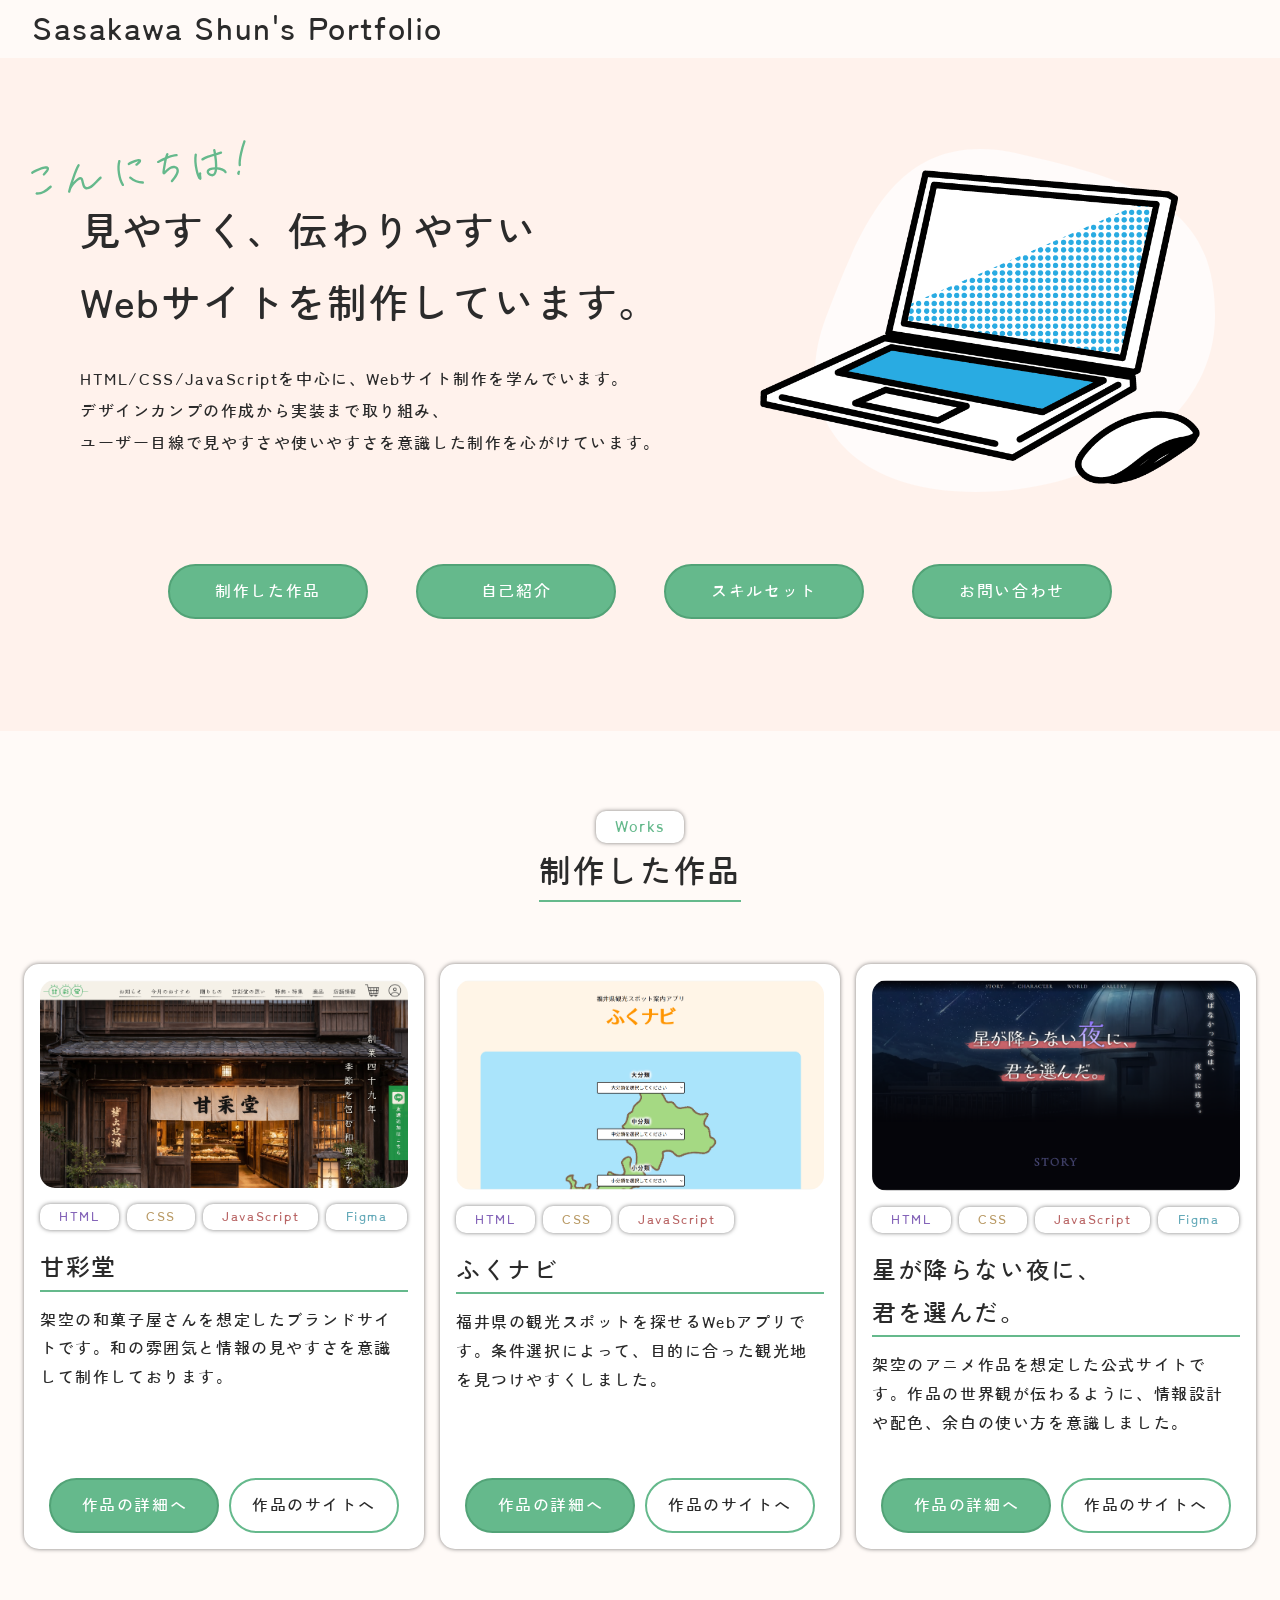
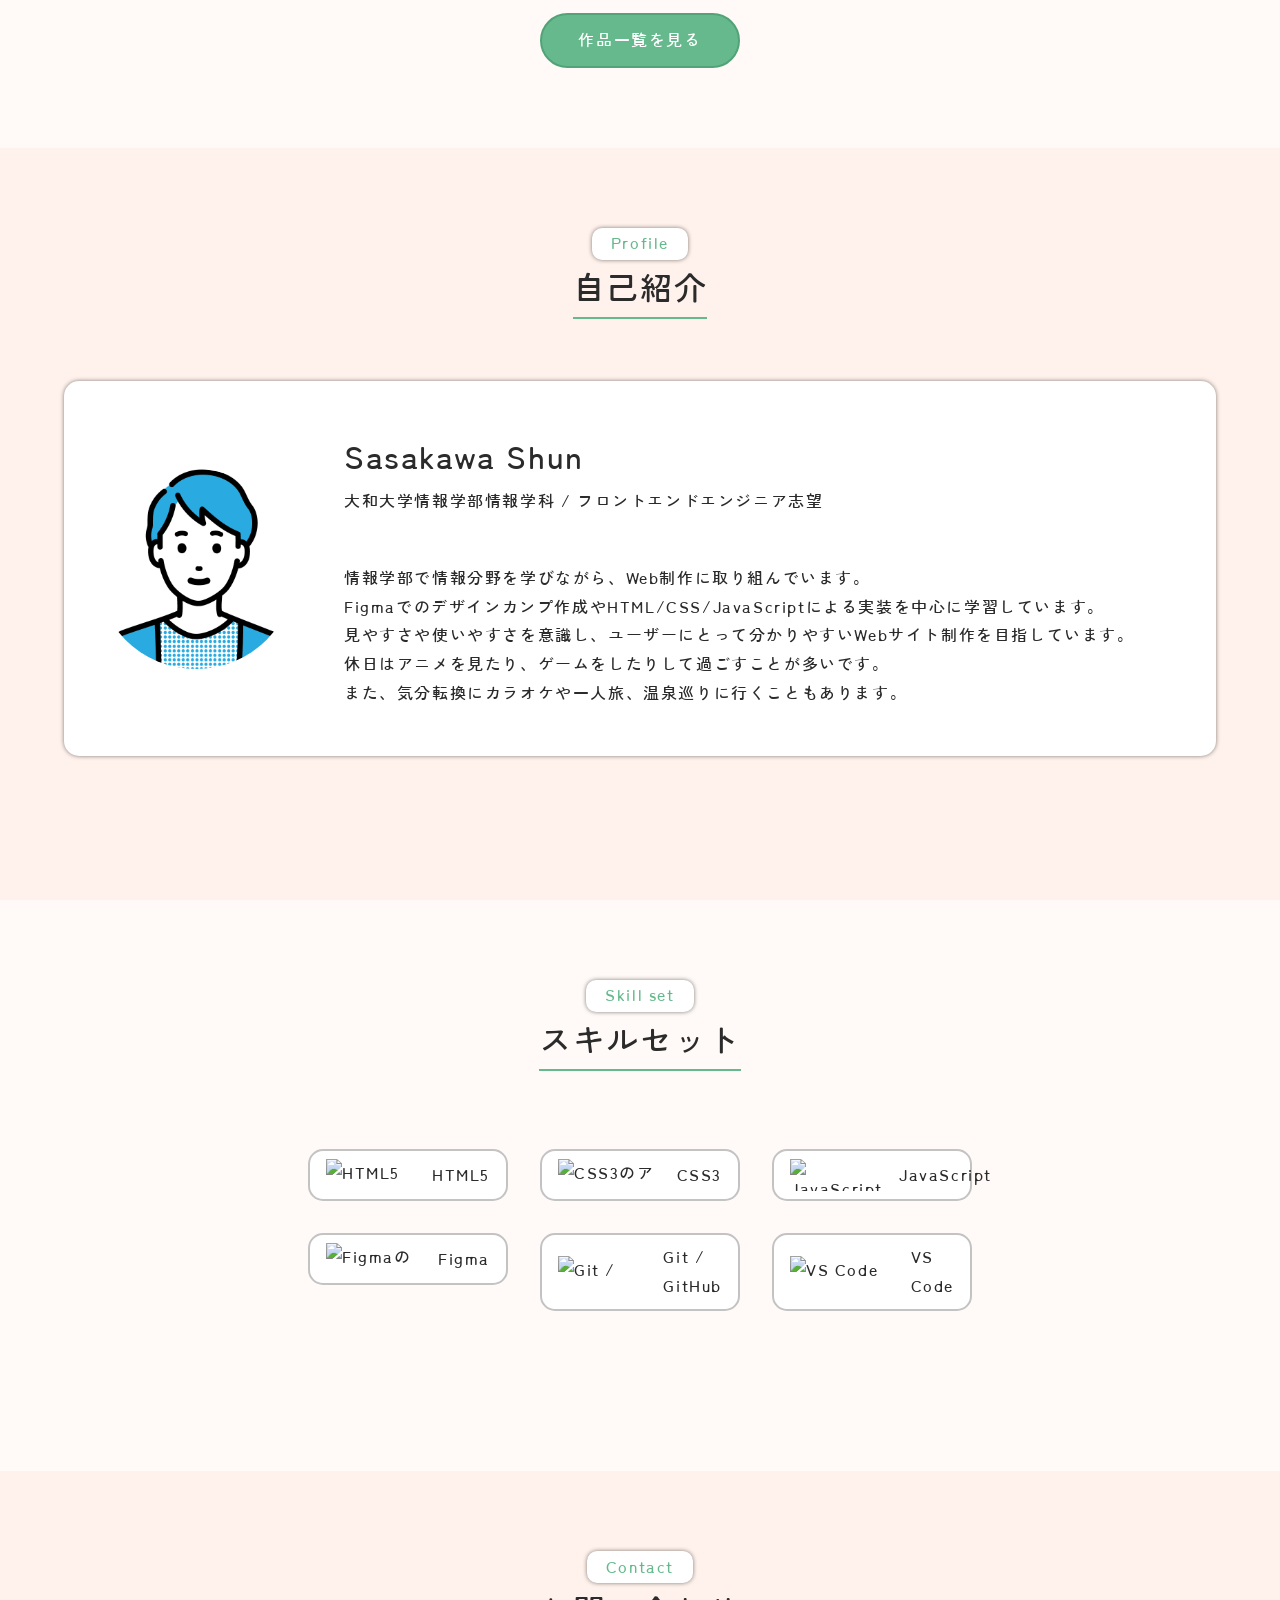
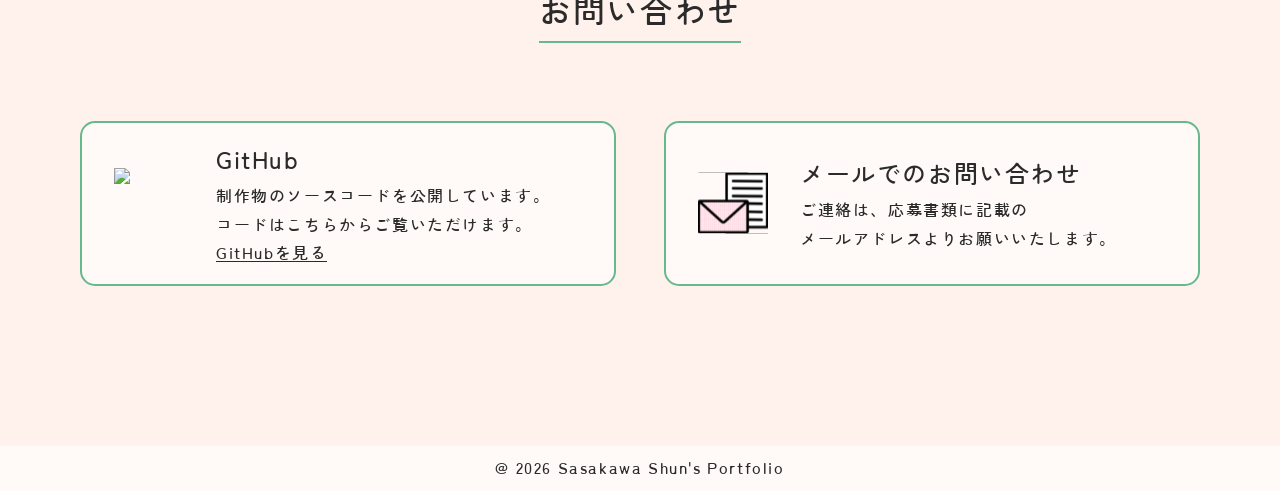
==== index.html @ f3bbc158 "Add work-overview" ====
<!DOCTYPE html>
<html lang="ja">
    <head>
        <meta charset="UTF-8">
        <meta name="viewport" content="width=device-width, initial-scale=1.0">
        <title>Sasakawa Shun's Portfolio | Web制作ポートフォリオ</title>
        <link rel="stylesheet" href="css/style.css">
        <script src="js/main.js"></script>
        <meta name="description" content="Sasakawa Shunのポートフォリオサイトです。HTML/CSS/JavaScriptを中心に制作したWebサイトやWebアプリ、スキルセット、プロフィールを掲載しています。">
    </head>
    <body>
        <header class="header"><a href="index.html"><span class="header__title">Sasakawa Shun's Portfolio</span></a></header>
        <main>
            <section class="hero background--change" id="hero">
                <div class="hero__inner">
                    <div class="hero__body">
                        <div class="hero__sentence">
                            <div class="hero__greeting"><img src="images/こんにちは!.svg" alt="こんにちは！"></div>
                            <h1 class="hero__title">見やすく、伝わりやすい<br>Webサイトを制作しています。</h1>
                            <p class="hero__text">HTML/CSS/JavaScriptを中心に、Webサイト制作を学んでいます。<br>
                                デザインカンプの作成から実装まで取り組み、<br>
                                ユーザー目線で見やすさや使いやすさを意識した制作を心がけています。
                            </p>
                        </div>
                        <div class="hero__image top-hero__image"><img src="images/notepc_simple-1.png" alt=""></div>
                    </div>
                    <div class="hero__buttons">
                        <a href="#works" class="button">制作した作品</a>
                        <a href="#profile" class="button">自己紹介</a>
                        <a href="#skills" class="button">スキルセット</a>
                        <a href="#contact" class="button">お問い合わせ</a>
                    </div>
                </div>
            </section>
            <section class="works" id="works">
                <div class="section-heading">
                    <span class="section-heading__label">Works</span>
                    <h3 class="section-heading__title">制作した作品</h3>
                </div>
                <div class="works__list">
                    <article class="work-card">
                        <div class="work-card__body">
                            <div class="work-card__image"><img src="images/kansaidou.png" alt="和菓子屋のブランドサイトのスクリーンショット"></div>
                            <div class="work-card__tags">
                                <span class="work-card__tag tag--html">HTML</span>
                                <span class="work-card__tag tag--css">CSS</span>
                                <span class="work-card__tag tag--js">JavaScript</span>
                                <span class="work-card__tag tag--figma">Figma</span>
                            </div>
                            <h4 class="work-card__title">甘彩堂</h4>
                            <p class="work-card__text">架空の和菓子屋さんを想定したブランドサイトです。和の雰囲気と情報の見やすさを意識して制作しております。
                            </p>
                            <div class="work-card__buttons">
                                <a class="button work-card__button" href="work-kansaido.html">作品の詳細へ</a>
                                <a class="button work-card__button button--reverse" href="https://shun299.github.io/kansaido/" target="_blank" rel="noopener noreferrer">作品のサイトへ</a>
                            </div>
                        </div>
                    </article>
                    <article class="work-card">
                        <div class="work-card__body">
                            <div class="work-card__image"><img src="images/hukunavi.png" alt="福井県観光スポット案内アプリ「ふくナビ」のスクリーンショット"></div>
                            <div class="work-card__tags">
                                <span class="work-card__tag tag--html">HTML</span>
                                <span class="work-card__tag tag--css">CSS</span>
                                <span class="work-card__tag tag--js">JavaScript</span>
                            </div>
                            <h4 class="work-card__title">ふくナビ</h4>
                            <p class="work-card__text">福井県の観光スポットを探せるWebアプリです。条件選択によって、目的に合った観光地を見つけやすくしました。
                            </p>
                            <div class="work-card__buttons">
                                <a class="button work-card__button" href="#">作品の詳細へ</a>
                                <a class="button work-card__button button--reverse" href="https://shun299.github.io/hukuiken_kankou-app/" target="_blank" rel="noopener noreferrer">作品のサイトへ</a>
                            </div>
                        </div>
                    </article>
                    <article class="work-card">
                        <div class="work-card__body">
                            <div class="work-card__image"><img src="images/hosikimi.png" alt="架空アニメ公式サイトのスクリーンショット"></div>
                            <div class="work-card__tags">
                                <span class="work-card__tag tag--html">HTML</span>
                                <span class="work-card__tag tag--css">CSS</span>
                                <span class="work-card__tag tag--js">JavaScript</span>
                                <span class="work-card__tag tag--figma">Figma</span>
                            </div>
                            <h4 class="work-card__title">星が降らない夜に、<br>君を選んだ。</h4>
                            <p class="work-card__text">架空のアニメ作品を想定した公式サイトです。作品の世界観が伝わるように、情報設計や配色、余白の使い方を意識しました。
                            </p>
                            <div class="work-card__buttons">
                                <a class="button work-card__button" href="#">作品の詳細へ</a>
                                <a class="button work-card__button button--reverse" href="https://shun299.github.io/hosi_kimi/" target="_blank" rel="noopener noreferrer">作品のサイトへ</a>
                            </div>
                        </div>
                    </article>
                </div>
                <div class="works__button">
                    <a href="#" class="button">作品一覧を見る</a>
                </div>
            </section>
            <section class="profile background--change" id="profile">
                <div class="section-heading">
                    <span class="section-heading__label">Profile</span>
                    <h3 class="section-heading__title">自己紹介</h3>
                </div>
                <div class="profile__card">
                    <div class="profile__icon"><img src="images/man_01_simple.svg" alt=""></div>
                    <div class="profile__body">
                        <h3 class="profile__name">Sasakawa Shun</h3>
                        <p class="profile__meta">大和大学情報学部情報学科 / フロントエンドエンジニア志望</p>
                        <p class="profile__text">情報学部で情報分野を学びながら、Web制作に取り組んでいます。<br>
                            Figmaでのデザインカンプ作成やHTML/CSS/JavaScriptによる実装を中心に学習しています。<br>
                            見やすさや使いやすさを意識し、ユーザーにとって分かりやすいWebサイト制作を目指しています。<br>
                            休日はアニメを見たり、ゲームをしたりして過ごすことが多いです。<br>
                            また、気分転換にカラオケや一人旅、温泉巡りに行くこともあります。
                        </p>
                    </div>
                </div>
            </section>
            <section class="skills" id="skills">
                <div class="section-heading">
                    <span class="section-heading__label">Skill set</span>
                    <h3 class="section-heading__title">スキルセット</h3>
                </div>
                <ul class="skills__list">
                    <li class="skills__item">
                        <img class="skills__icon" src="https://cdn.jsdelivr.net/gh/devicons/devicon@latest/icons/html5/html5-original-wordmark.svg" alt="HTML5のアイコン">
                        <span class="skills__name">HTML5</span>
                    </li>
                    <li class="skills__item">
                        <img class="skills__icon" src="https://cdn.jsdelivr.net/gh/devicons/devicon@latest/icons/css3/css3-original-wordmark.svg" alt="CSS3のアイコン">
                        <span class="skills__name">CSS3</span>
                    </li>
                    <li class="skills__item">
                        <img class="skills__icon" src="https://cdn.jsdelivr.net/gh/devicons/devicon@latest/icons/javascript/javascript-original.svg" alt="JavaScriptのアイコン">
                        <span class="skills__name">JavaScript</span>
                    </li>
                    <li class="skills__item">
                        <img class="skills__icon" src="https://cdn.jsdelivr.net/gh/devicons/devicon@latest/icons/figma/figma-original.svg" alt="Figmaのアイコン">
                        <span class="skills__name">Figma</span>
                    </li>
                    <li class="skills__item">
                        <img class="skills__icon" src="https://cdn.jsdelivr.net/gh/devicons/devicon@latest/icons/github/github-original.svg" alt="Git / GitHubのアイコン">
                        <span class="skills__name">Git / GitHub</span>
                    </li>
                    <li class="skills__item">
                        <img class="skills__icon" src="https://cdn.jsdelivr.net/gh/devicons/devicon@latest/icons/vscode/vscode-original.svg" alt="VS Codeのアイコン">
                        <span class="skills__name">VS Code</span>
                    </li>
                </ul>
            </section>
            <section class="contact background--change" id="contact">
                <div class="section-heading">
                    <span class="section-heading__label">Contact</span>
                    <h3 class="section-heading__title">お問い合わせ</h3>
                </div>
                <div class="contact__list">
                    <div class="contact__item">
                        <img class="contact__icon" src="https://cdn.jsdelivr.net/gh/devicons/devicon@latest/icons/github/github-original.svg">
                        <div class="contact__body">
                            <h4 class="contact__title">GitHub</h4>
                            <p class="contact__text">制作物のソースコードを公開しています。
                                <br>コードはこちらからご覧いただけます。
                            </p>
                            <a class="contact__link" href="https://github.com/Shun299" target="_blank" rel="noopener noreferrer" alt="GitHub">GitHubを見る</a>
                        </div>
                    </div>
                    <div class="contact__item">
                        <img class="contact__icon" src="images/letter_color.svg" alt="メール">
                        <div class="contact__body">
                            <h4 class="contact__title">メールでのお問い合わせ</h4>
                            <p class="contact__text">ご連絡は、応募書類に記載の<br>
                                メールアドレスよりお願いいたします。
                            </p>
                        </div>
                    </div>
                </div>
            </section>
        </main>
        <footer class="footer">@ 2026 Sasakawa Shun's Portfolio</footer>
    </body>
</html>
---- css/style.css ----
* {
    margin: 0;
    padding: 0;
    box-sizing: border-box;
}

@font-face {
    font-family: "Higure Gothic M";
    src: url("../fonts/HigureGothic-Medium.ttf") format("truetype");
}

:root {
    --color--bg: #FFFAF7;
    --color--bg-change: #FFF2EC;
    --color--text: #2B2B2B;
    --color--button: #65B98C;
    --color--button-text: #fff;
    --color--tag-html: #8565B9;
    --color--tag-css: #B99A65;
    --color--tag-js: #B96565;
    --color--tag-figma: #65AAB9;

    --font-main: "Higure Gothic M", sans-serif;

    --shadow-card: 0 0 4px 0 rgba(0, 0, 0, 0.5);
}

body {
    font-family: var(--font-main);
    color: var(--color--text);
    background-color: var(--color--bg);
    line-height: 1.8;
    letter-spacing: 0.1em;
}

h1,
h2,
h3,
h4,
h5,
h6 {
    font-size: inherit;
    font-weight: inherit;
}

img {
    max-width: 100%;
    height: auto;
    display: block;
}

a {
    color: inherit;
    text-decoration: none;
}

ul {
    list-style: none;
}

.header__title {
    font-size: 2rem;
    margin-left: 2rem;
}

.background--change {
    background-color: var(--color--bg-change);
}

section {
    padding: 5rem 0;
}

.hero {
    padding: 7rem 5rem;
}

.hero__inner {
    display: grid;
    gap: 5rem;
}

.hero__body {
    display: grid;
    gap: 1rem;
    grid-template-columns: 1fr 440px;
    position: relative;
    align-items: center;
}

.hero__greeting {
    position: absolute;
    top: -30px;
    left: -50px;
}

.hero__title {
    font-size: 2.5rem;
    margin-bottom: 1.5rem;
}

.hero__text {
    line-height: 2;
}

.hero__image {
    position: relative;
    width: 440px;
    max-width: 100%;
    z-index: 1;
}

.top-hero__image::after {
    content: "";
    position: absolute;
    width: 400px;
    height: 350px;
    background-image: url(../images/pattern_hero.svg);
    background-repeat: no-repeat;
    background-size: contain;
    background-position: center;
    z-index: -1;
    top: -24px;
    right: -15px;
}

.hero__buttons {
    display: flex;
    justify-content: center;
    gap: 3rem;
}

.button {
    background-color: var(--color--button);
    color: var(--color--button-text);
    display: inline-grid;
    place-items: center;
    min-width: 200px;
    min-height: 55px;
    border-radius: 500px;
    text-align: center;
    transition: transform 0.3s ease, box-shadow 0.3s ease;
    border: solid 2px #52A377;
}

.button:hover {
    transform: translateY(-3px);
    box-shadow: 0 8px 16px rgba(0, 0, 0, 0.2);
}

.button--reverse {
    background-color: var(--color--button-text);
    color: var(--color--text);
    border: solid 2px var(--color--button);
}

.section-heading {
    display: grid;
    justify-items: center;
}

.section-heading__label,
.work-card__tag {
    display: inline-grid;
    place-items: center;
    text-align: center;
    min-width: fit-content;
    color: var(--color--button);
    background-color: var(--color--button-text);
    padding: .1rem 1.2rem;
    border-radius: 10px;
    box-shadow: var(--shadow-card);
}

.section-heading__title {
    display: inline-block;
    font-size: 2rem;
    position: relative;
}

.section-heading__title::after {
    content: "";
    position: absolute;
    height: 2px;
    width: 100%;
    background-color: var(--color--button);
    bottom: -2px;
    left: 0;
}

.works {
    display: grid;
    place-items: center;
}

.works__list {
    display: grid;
    grid-template-columns: repeat(3, minmax(0, 400px));
    justify-content: center;
    gap: 1rem;
    margin: 4rem 0;
    padding: 0 1rem;
}

.work-card {
    width: 100%;
    max-width: 400px;
    padding: 1rem;
    background-color: var(--color--button-text);
    border-radius: 15px;
    box-shadow: var(--shadow-card);
    transition: transform 0.3s ease, box-shadow 0.3s ease;
}

.work-card:hover {
    transform: translateY(-4px);
    box-shadow: 0 8px 16px rgba(0, 0, 0, 0.2);
}

.work-card__image {
    border-radius: 15px;
    overflow: hidden;
}

.work-card__image img {
    width: 100%;
}

.work-card__body {
    display: grid;
    gap: 1rem;
    height: 100%;
    grid-template-rows: auto auto auto 1fr auto;
}

.work-card__tags {
    display: flex;
    font-size: 13px;
    gap: .5rem;
}

.tag--html {
    color: var(--color--tag-html);
}

.tag--css {
    color: var(--color--tag-css);
}

.tag--js {
    color: var(--color--tag-js);
}

.tag--figma {
    color: var(--color--tag-figma);
}

.work-card__title {
    font-size: 1.5rem;
    position: relative;
    display: inline-block;
}

.work-card__title::after {
    content: "";
    position: absolute;
    height: 2px;
    width: 100%;
    background-color: var(--color--button);
    bottom: -2px;
    left: 0;
}

.work-card__buttons {
    display: flex;
    margin-top: 1.5rem;
    justify-content: space-evenly;
    align-self: end;
}

.work-card__button {
    min-width: 170px;
}

.profile__card {
    display: grid;
    gap: 3rem;
    align-items: center;
    grid-template-columns: 200px 1fr;
    background-color: var(--color--button-text);
    border-radius: 15px;
    box-shadow: var(--shadow-card);
    margin: 4rem;
    padding: 3rem 2rem;
}

.profile__name {
    font-size: 2rem;
}

.profile__meta {
    margin-bottom: 3rem;
}

.skills__list {
    display: grid;
    grid-template-columns: repeat(3, minmax(0,200px));
    place-content: center;
    gap: 2rem;
    padding: 5rem;
}

.skills__item {
    display: flex;
    gap: 1rem;
    padding: .5rem 1rem;
    height: fit-content;
    max-width: 200px;
    border: solid 2px #C3C3C3;
    border-radius: 15px;
    background-color: var(--color--button-text);
    align-items: center;
}

.skills__icon {
    height: 32px;
}

.contact__list {
    display: grid;
    grid-template-columns: 1fr 1fr;
    margin: 5rem 0;
    padding: 0 5rem;
    gap: 3rem;
}

.contact__item {
    display: grid;
    grid-template-columns: 70px 1fr;
    align-items: center;
    gap: 2rem;
    padding: 1rem 2rem;
    background-color: var(--color--bg);
    border: solid 2px var(--color--button);
    border-radius: 15px;
}

.contact__icon {
    height: 70px;
}

.contact__title {
    font-size: 1.5rem;
}

.contact__link {
    border-bottom: 1.5px solid var(--color--text);
}

.footer {
    text-align: center;
    padding: .5rem 0;
}
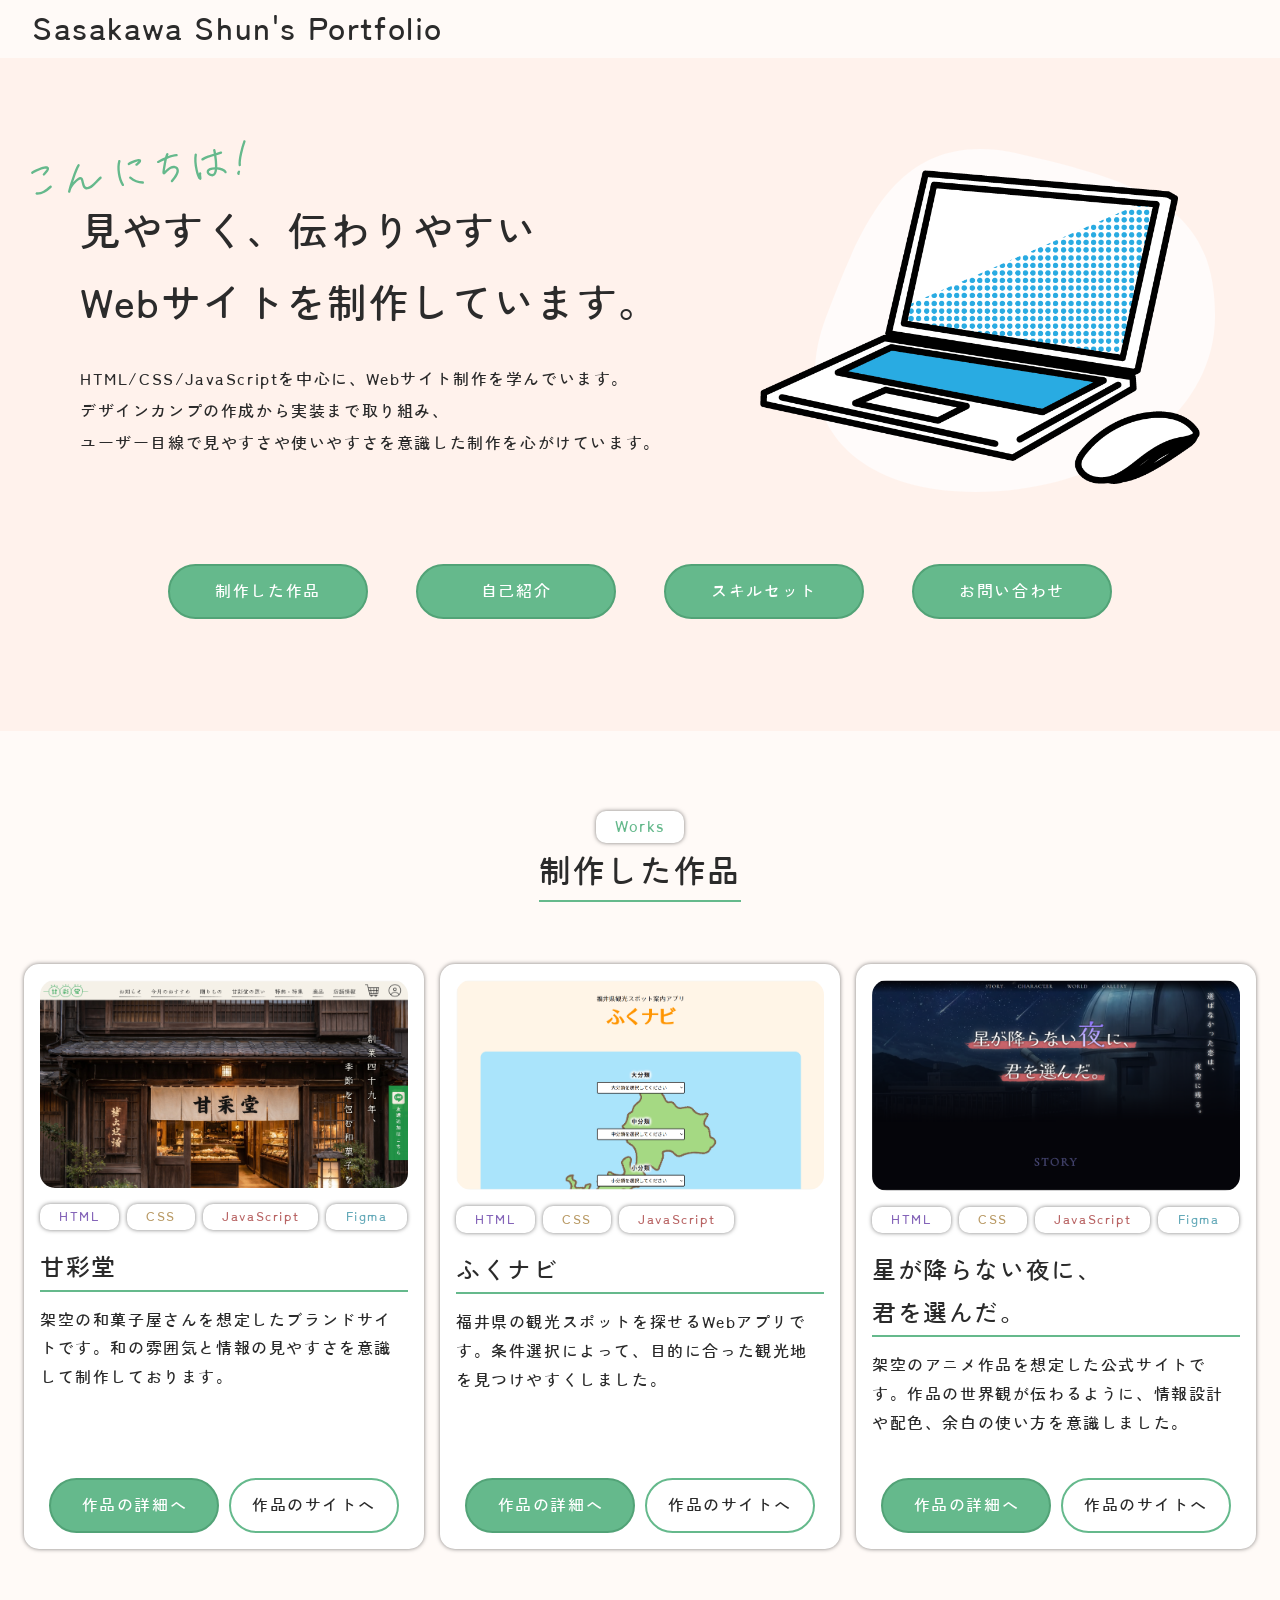
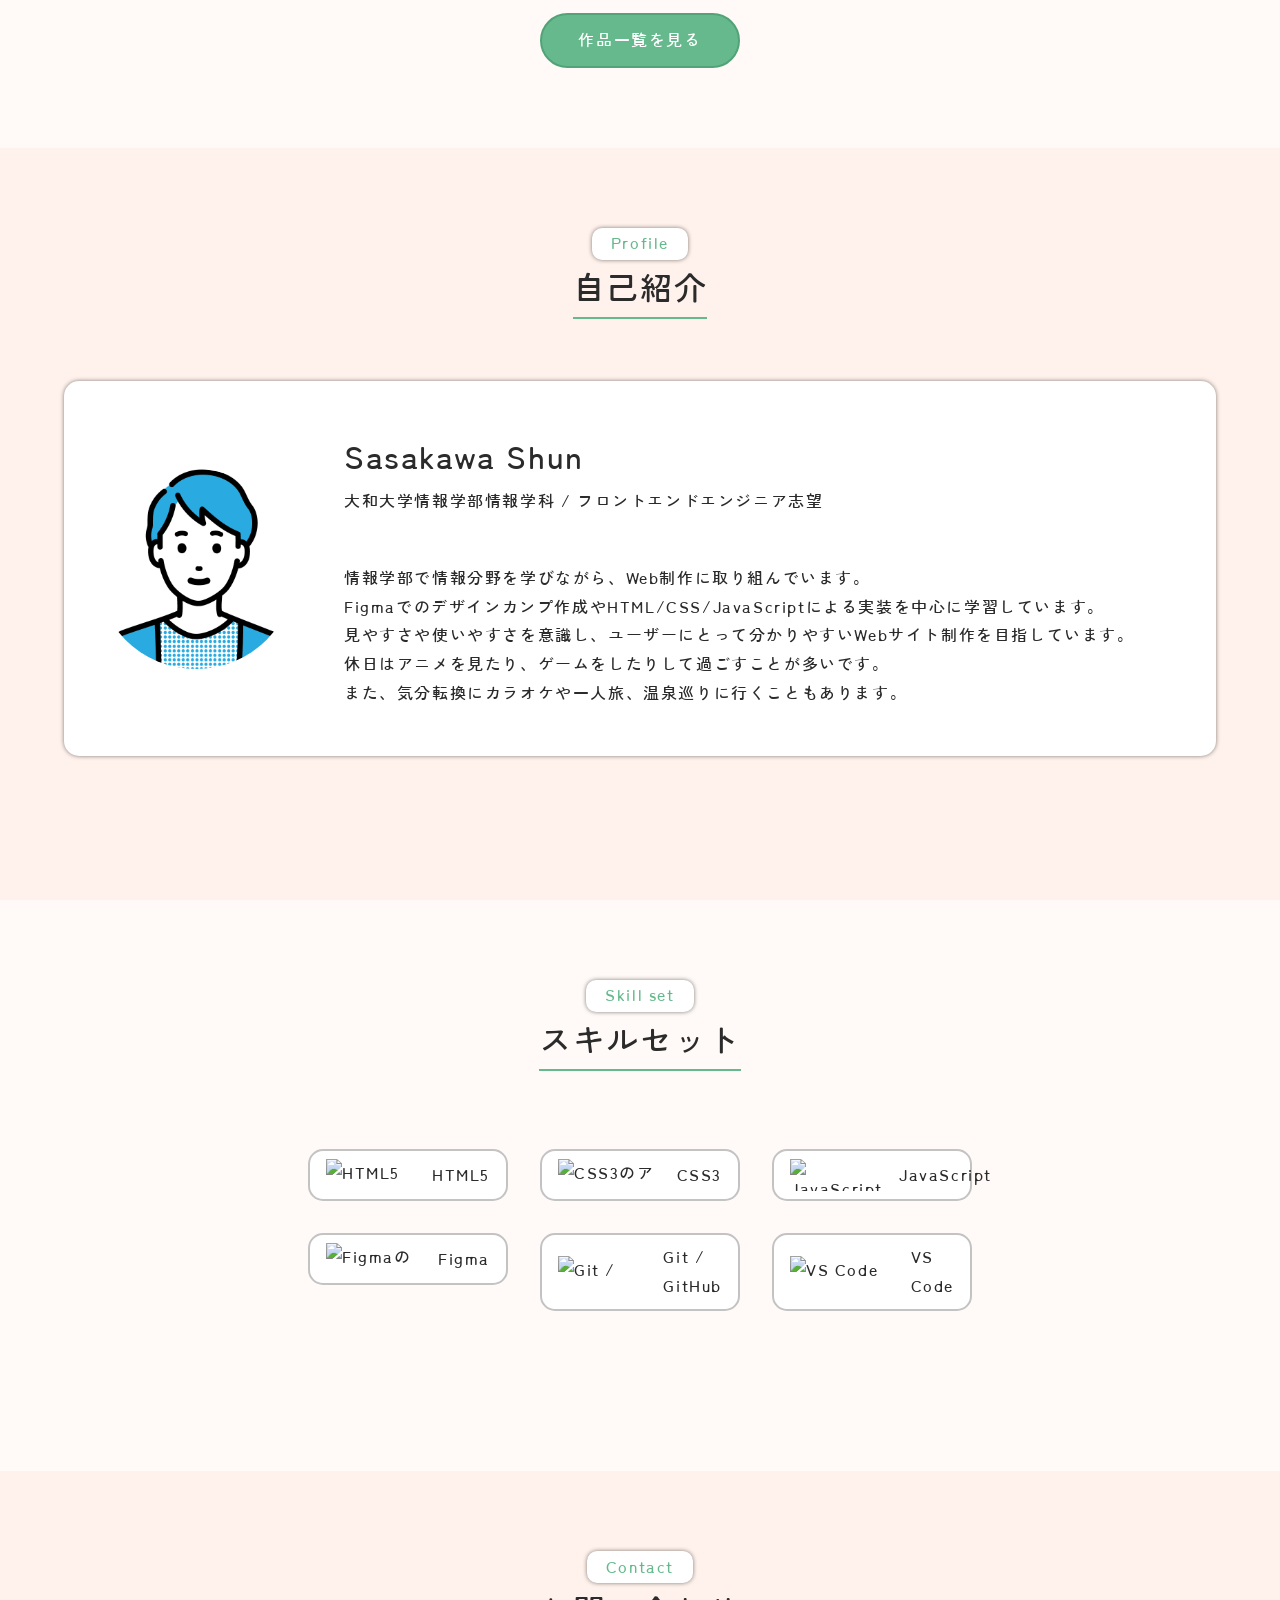
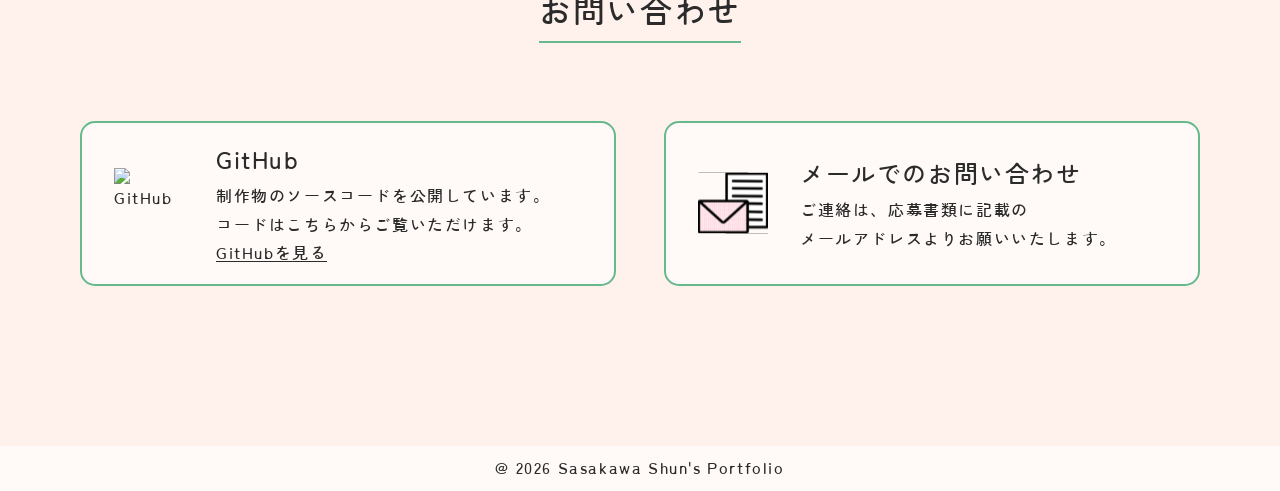
==== commit 730fd5e7: "Update work-problem" ====
--- a/index.html
+++ b/index.html
@@ -154,13 +154,13 @@
                 </div>
                 <div class="contact__list">
                     <div class="contact__item">
-                        <img class="contact__icon" src="https://cdn.jsdelivr.net/gh/devicons/devicon@latest/icons/github/github-original.svg">
+                        <img class="contact__icon" src="https://cdn.jsdelivr.net/gh/devicons/devicon@latest/icons/github/github-original.svg" alt="GitHub">
                         <div class="contact__body">
                             <h4 class="contact__title">GitHub</h4>
                             <p class="contact__text">制作物のソースコードを公開しています。
                                 <br>コードはこちらからご覧いただけます。
                             </p>
-                            <a class="contact__link" href="https://github.com/Shun299" target="_blank" rel="noopener noreferrer" alt="GitHub">GitHubを見る</a>
+                            <a class="contact__link" href="https://github.com/Shun299" target="_blank" rel="noopener noreferrer">GitHubを見る</a>
                         </div>
                     </div>
                     <div class="contact__item">
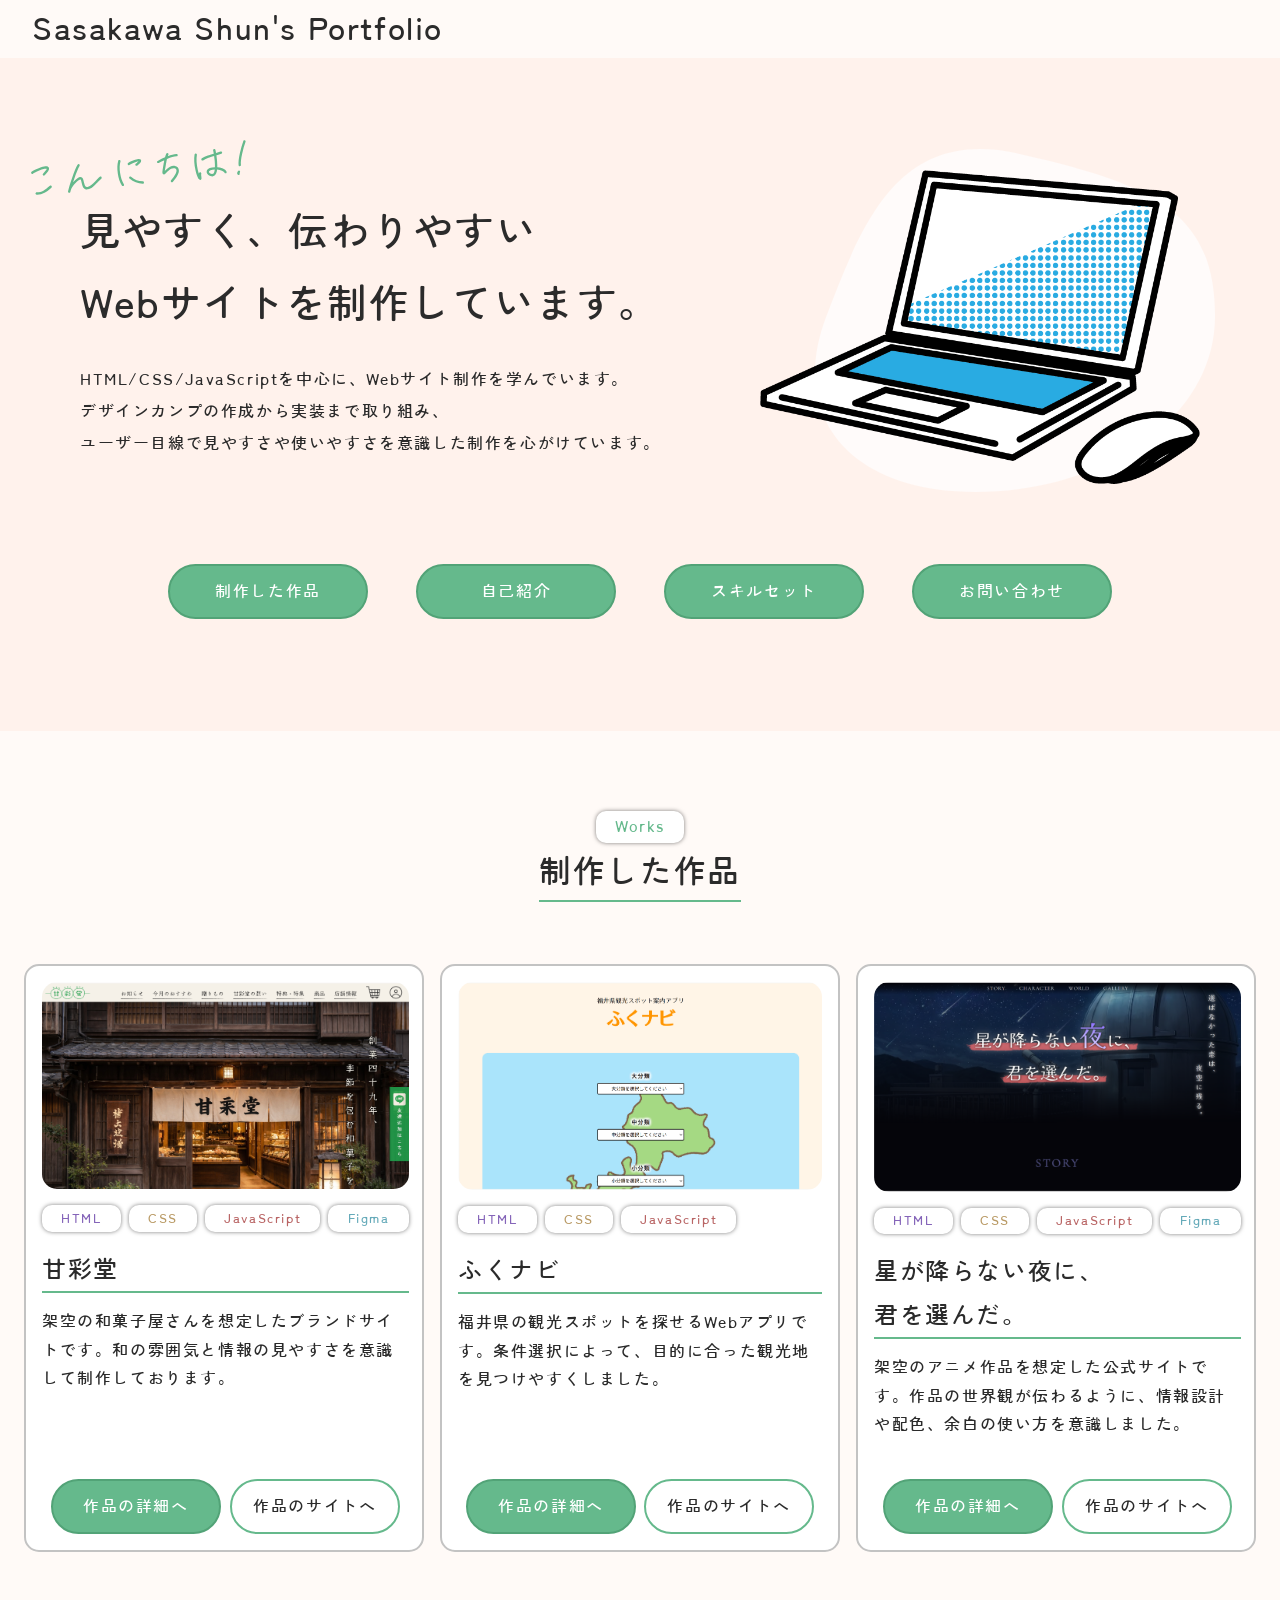
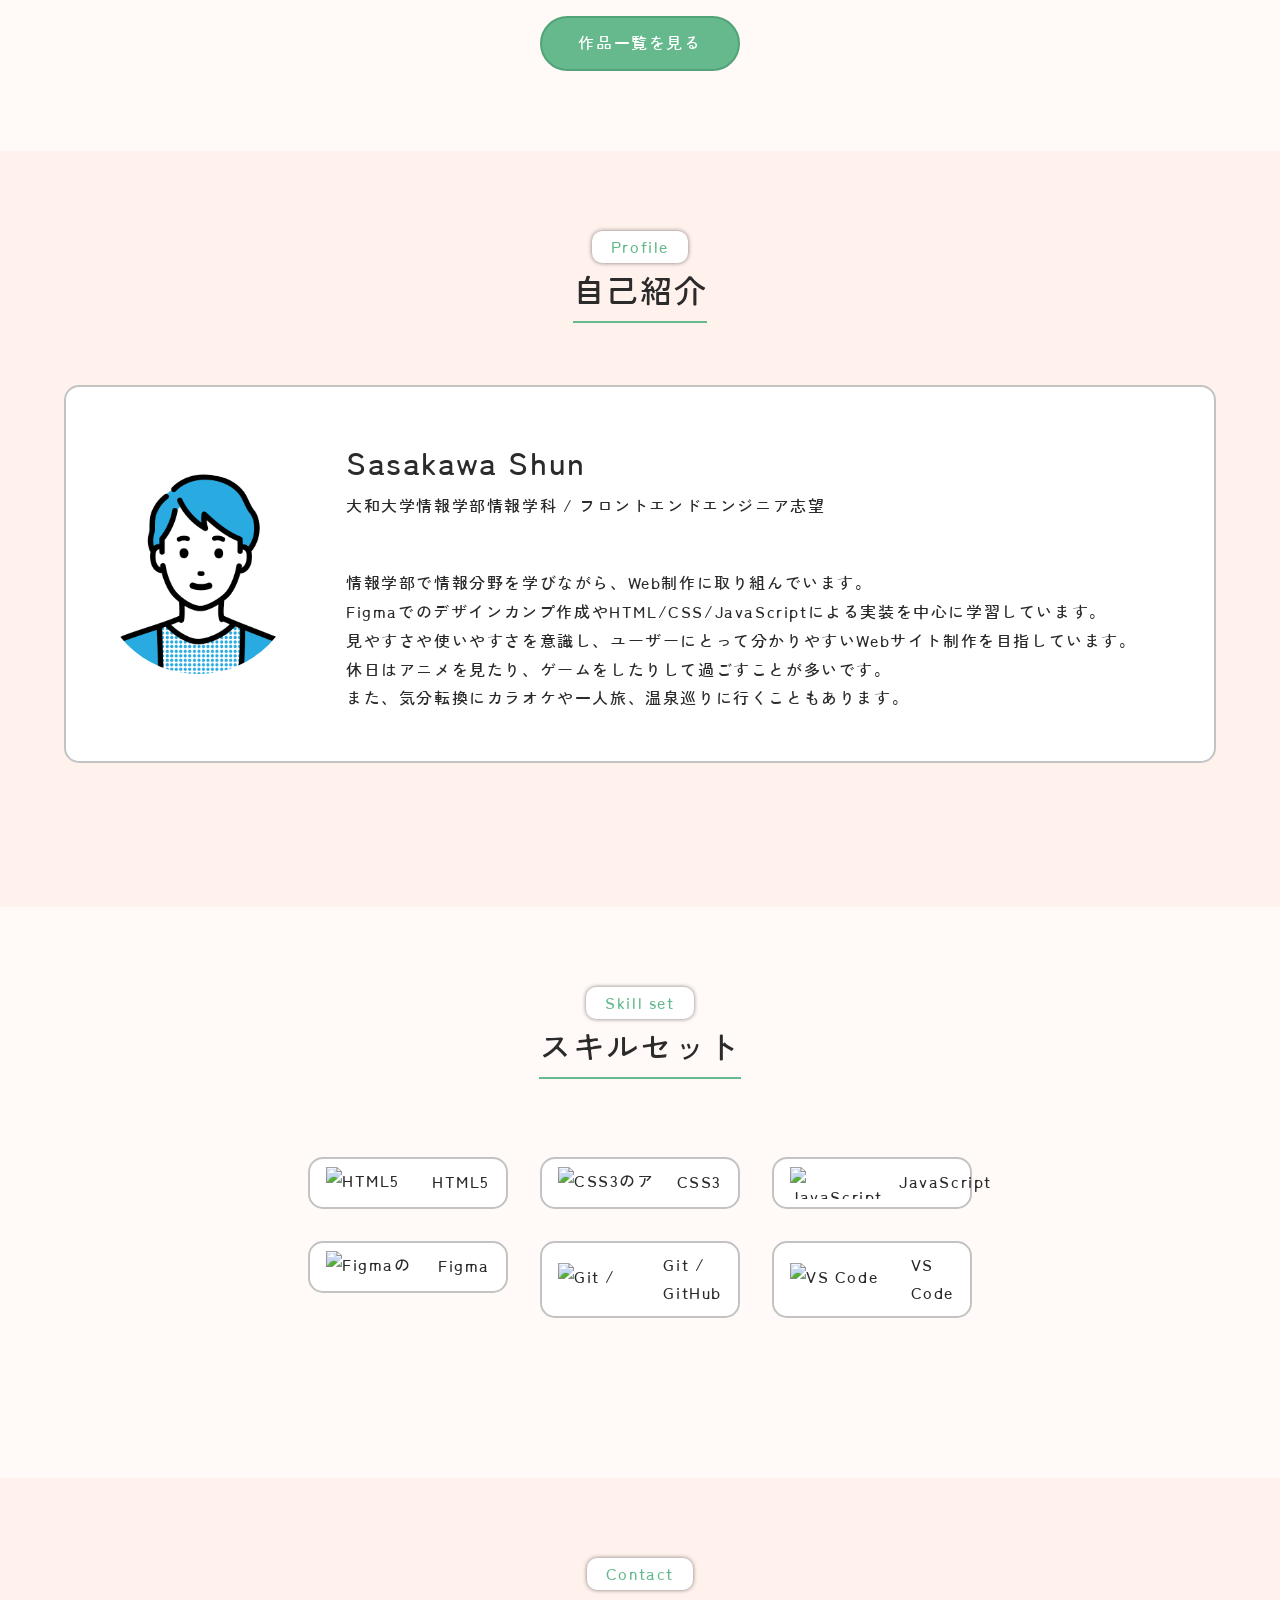
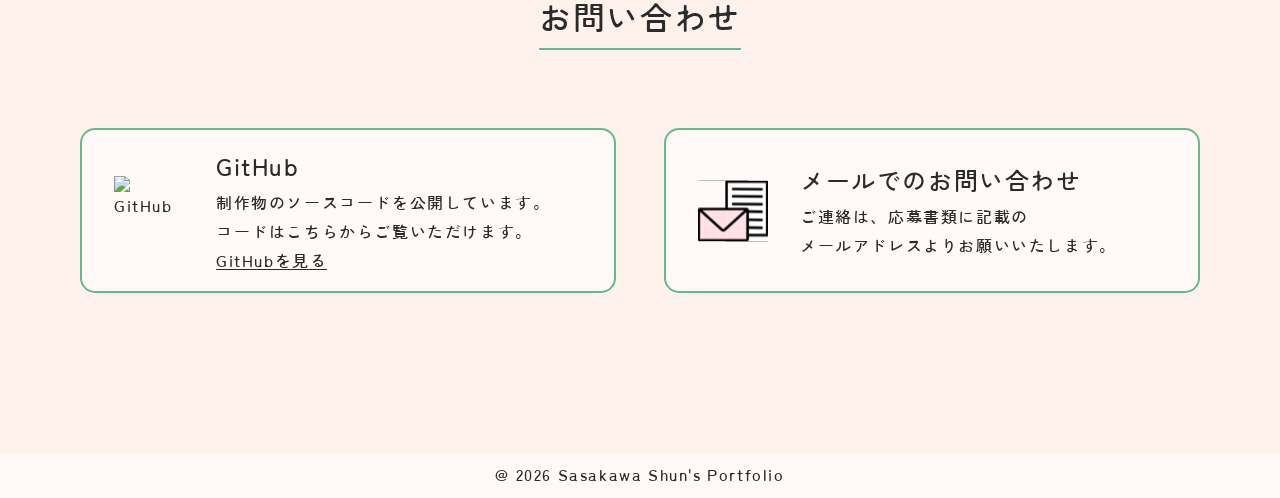
==== commit f5d17d90: "Completed work-ingenuity" ====
--- a/index.html
+++ b/index.html
@@ -38,7 +38,7 @@
                     <h3 class="section-heading__title">制作した作品</h3>
                 </div>
                 <div class="works__list">
-                    <article class="work-card">
+                    <article class="work-card card-hover">
                         <div class="work-card__body">
                             <div class="work-card__image"><img src="images/kansaidou.png" alt="和菓子屋のブランドサイトのスクリーンショット"></div>
                             <div class="work-card__tags">
@@ -56,7 +56,7 @@
                             </div>
                         </div>
                     </article>
-                    <article class="work-card">
+                    <article class="work-card card-hover">
                         <div class="work-card__body">
                             <div class="work-card__image"><img src="images/hukunavi.png" alt="福井県観光スポット案内アプリ「ふくナビ」のスクリーンショット"></div>
                             <div class="work-card__tags">
@@ -73,7 +73,7 @@
                             </div>
                         </div>
                     </article>
-                    <article class="work-card">
+                    <article class="work-card hover-lift">
                         <div class="work-card__body">
                             <div class="work-card__image"><img src="images/hosikimi.png" alt="架空アニメ公式サイトのスクリーンショット"></div>
                             <div class="work-card__tags">
--- a/css/style.css
+++ b/css/style.css
@@ -208,11 +208,11 @@
     padding: 1rem;
     background-color: var(--color--button-text);
     border-radius: 15px;
-    box-shadow: var(--shadow-card);
+    border: 2px solid #C3C3C3;
     transition: transform 0.3s ease, box-shadow 0.3s ease;
 }
 
-.work-card:hover {
+.hover-lift:hover {
     transform: translateY(-4px);
     box-shadow: 0 8px 16px rgba(0, 0, 0, 0.2);
 }
@@ -289,7 +289,7 @@
     grid-template-columns: 200px 1fr;
     background-color: var(--color--button-text);
     border-radius: 15px;
-    box-shadow: var(--shadow-card);
+    border: 2px solid #C3C3C3;
     margin: 4rem;
     padding: 3rem 2rem;
 }
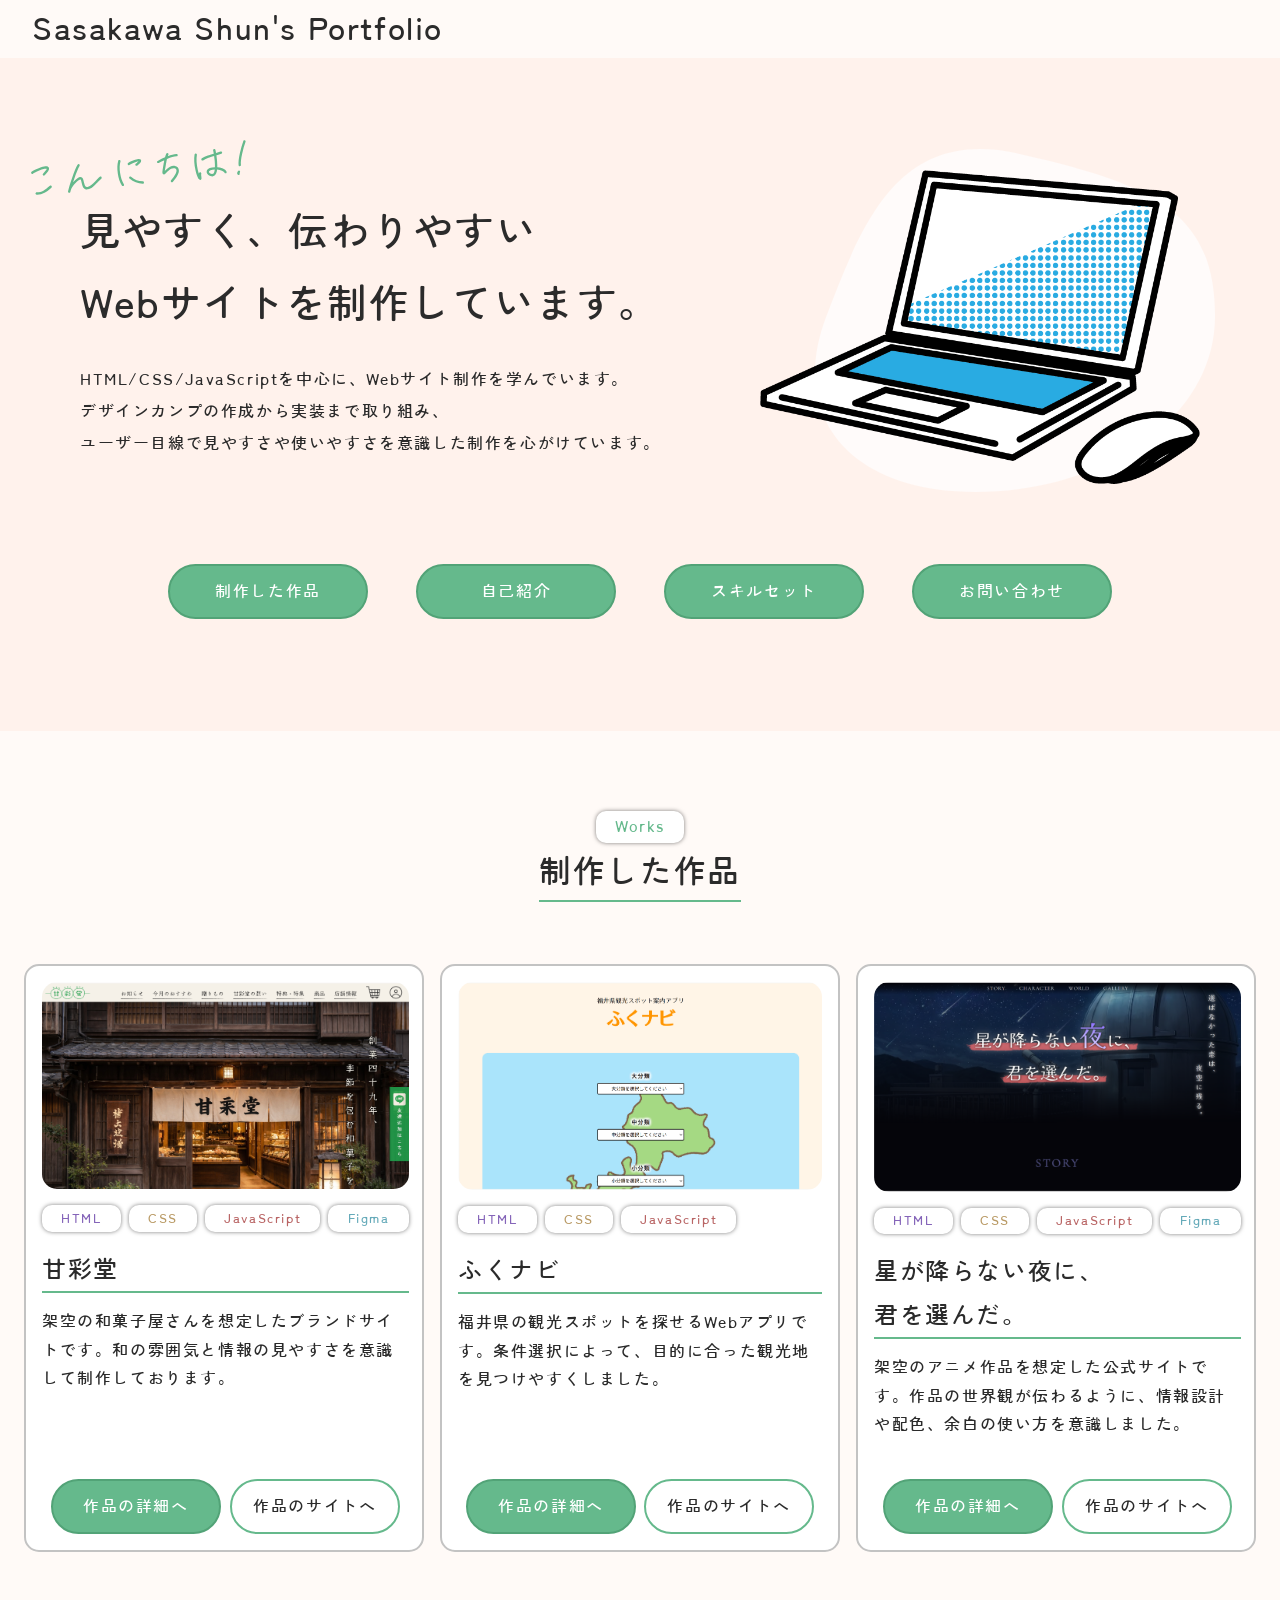
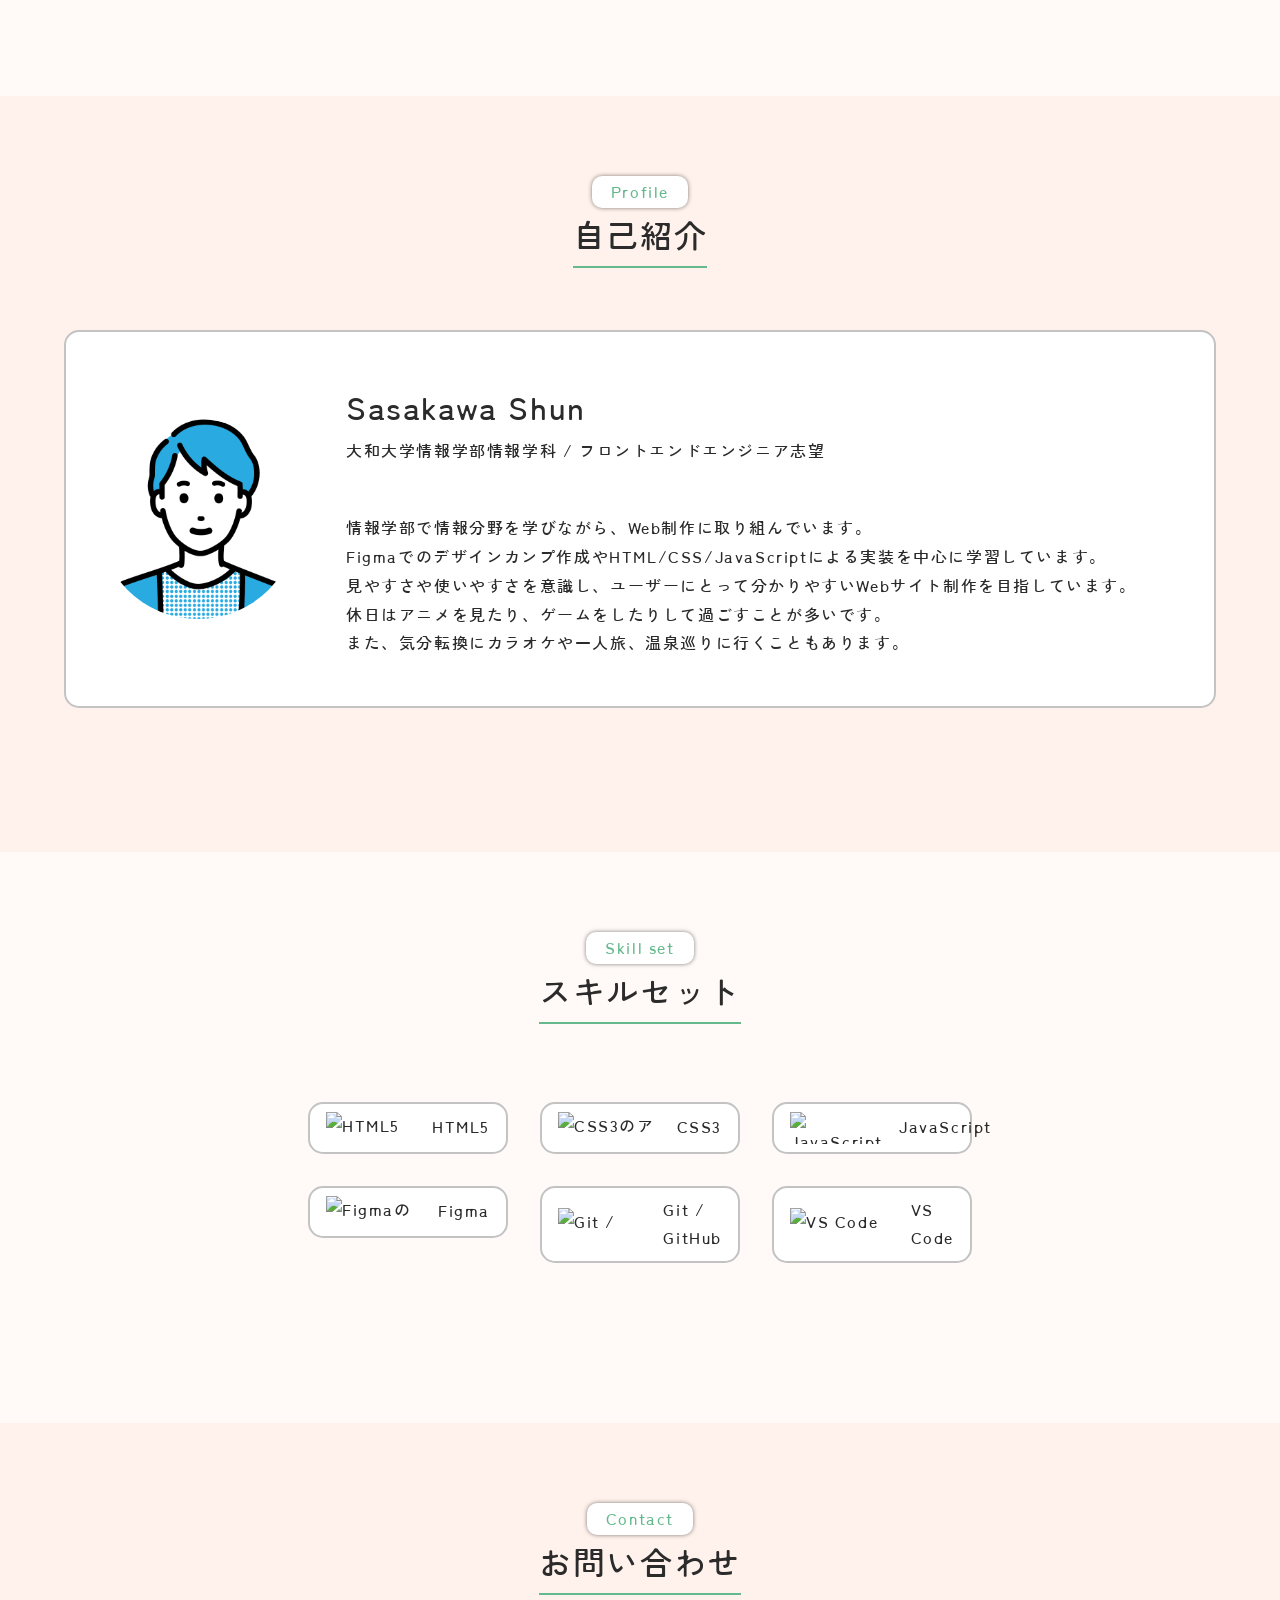
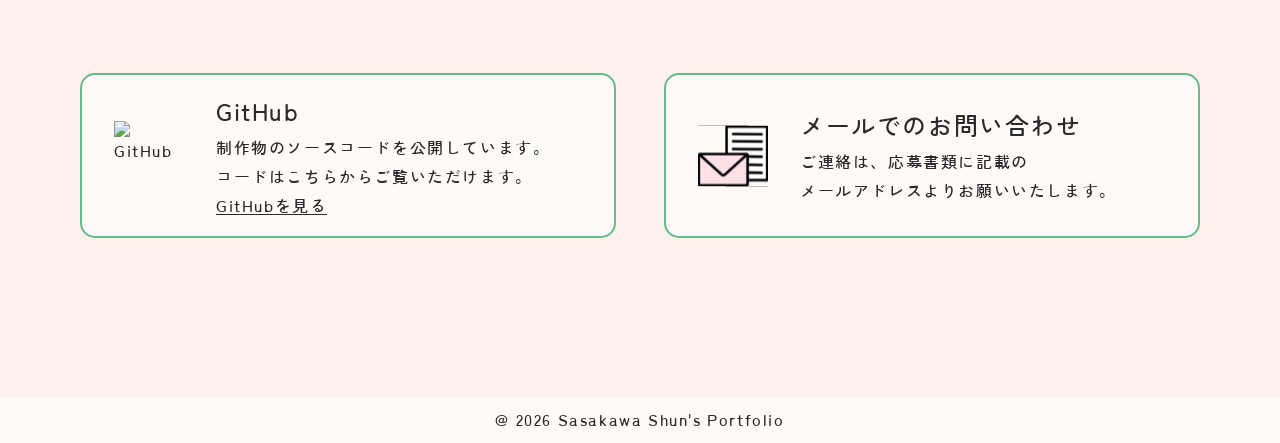
==== commit ef9d6114: "Update" ====
--- a/index.html
+++ b/index.html
@@ -38,7 +38,7 @@
                     <h3 class="section-heading__title">制作した作品</h3>
                 </div>
                 <div class="works__list">
-                    <article class="work-card card-hover">
+                    <article class="work-card hover-lift">
                         <div class="work-card__body">
                             <div class="work-card__image"><img src="images/kansaidou.png" alt="和菓子屋のブランドサイトのスクリーンショット"></div>
                             <div class="work-card__tags">
@@ -56,7 +56,7 @@
                             </div>
                         </div>
                     </article>
-                    <article class="work-card card-hover">
+                    <article class="work-card hover-lift">
                         <div class="work-card__body">
                             <div class="work-card__image"><img src="images/hukunavi.png" alt="福井県観光スポット案内アプリ「ふくナビ」のスクリーンショット"></div>
                             <div class="work-card__tags">
@@ -92,9 +92,9 @@
                         </div>
                     </article>
                 </div>
-                <div class="works__button">
+                <!-- <div class="works__button">
                     <a href="#" class="button">作品一覧を見る</a>
-                </div>
+                </div> -->
             </section>
             <section class="profile background--change" id="profile">
                 <div class="section-heading">
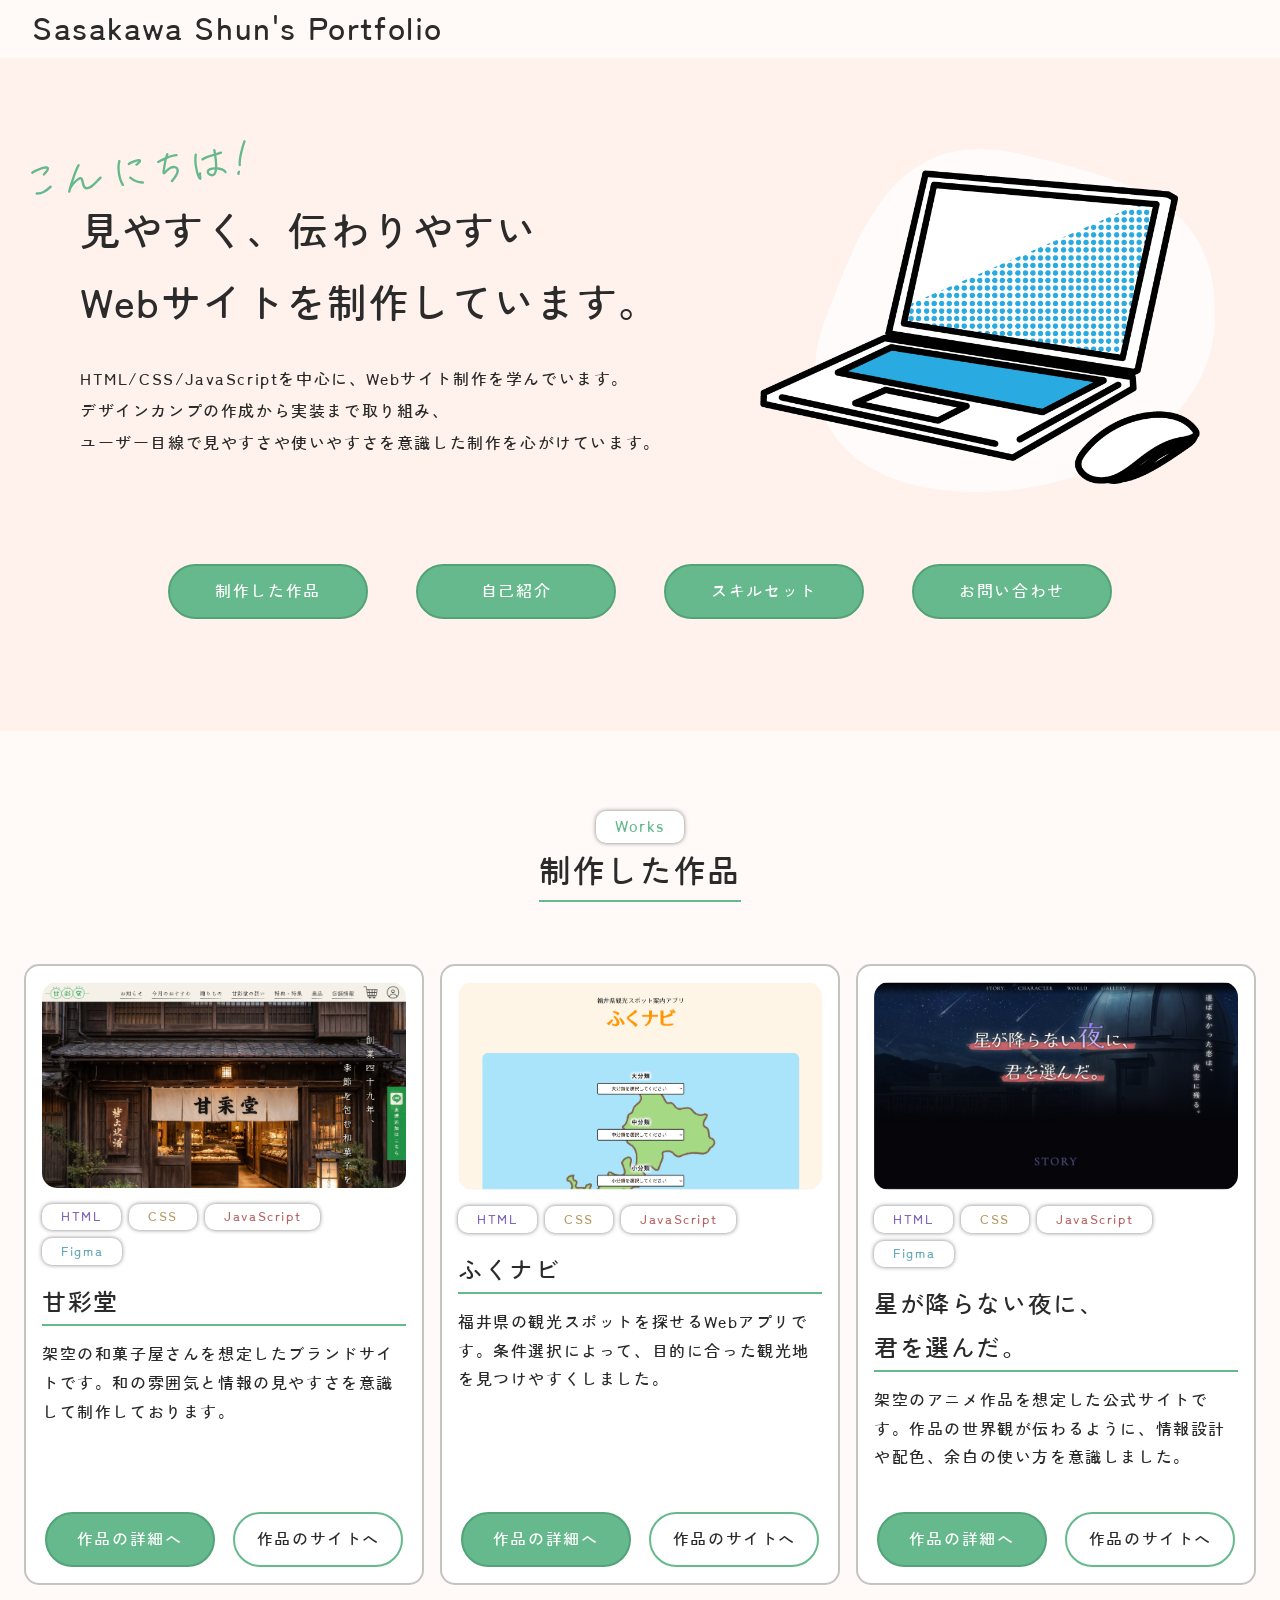
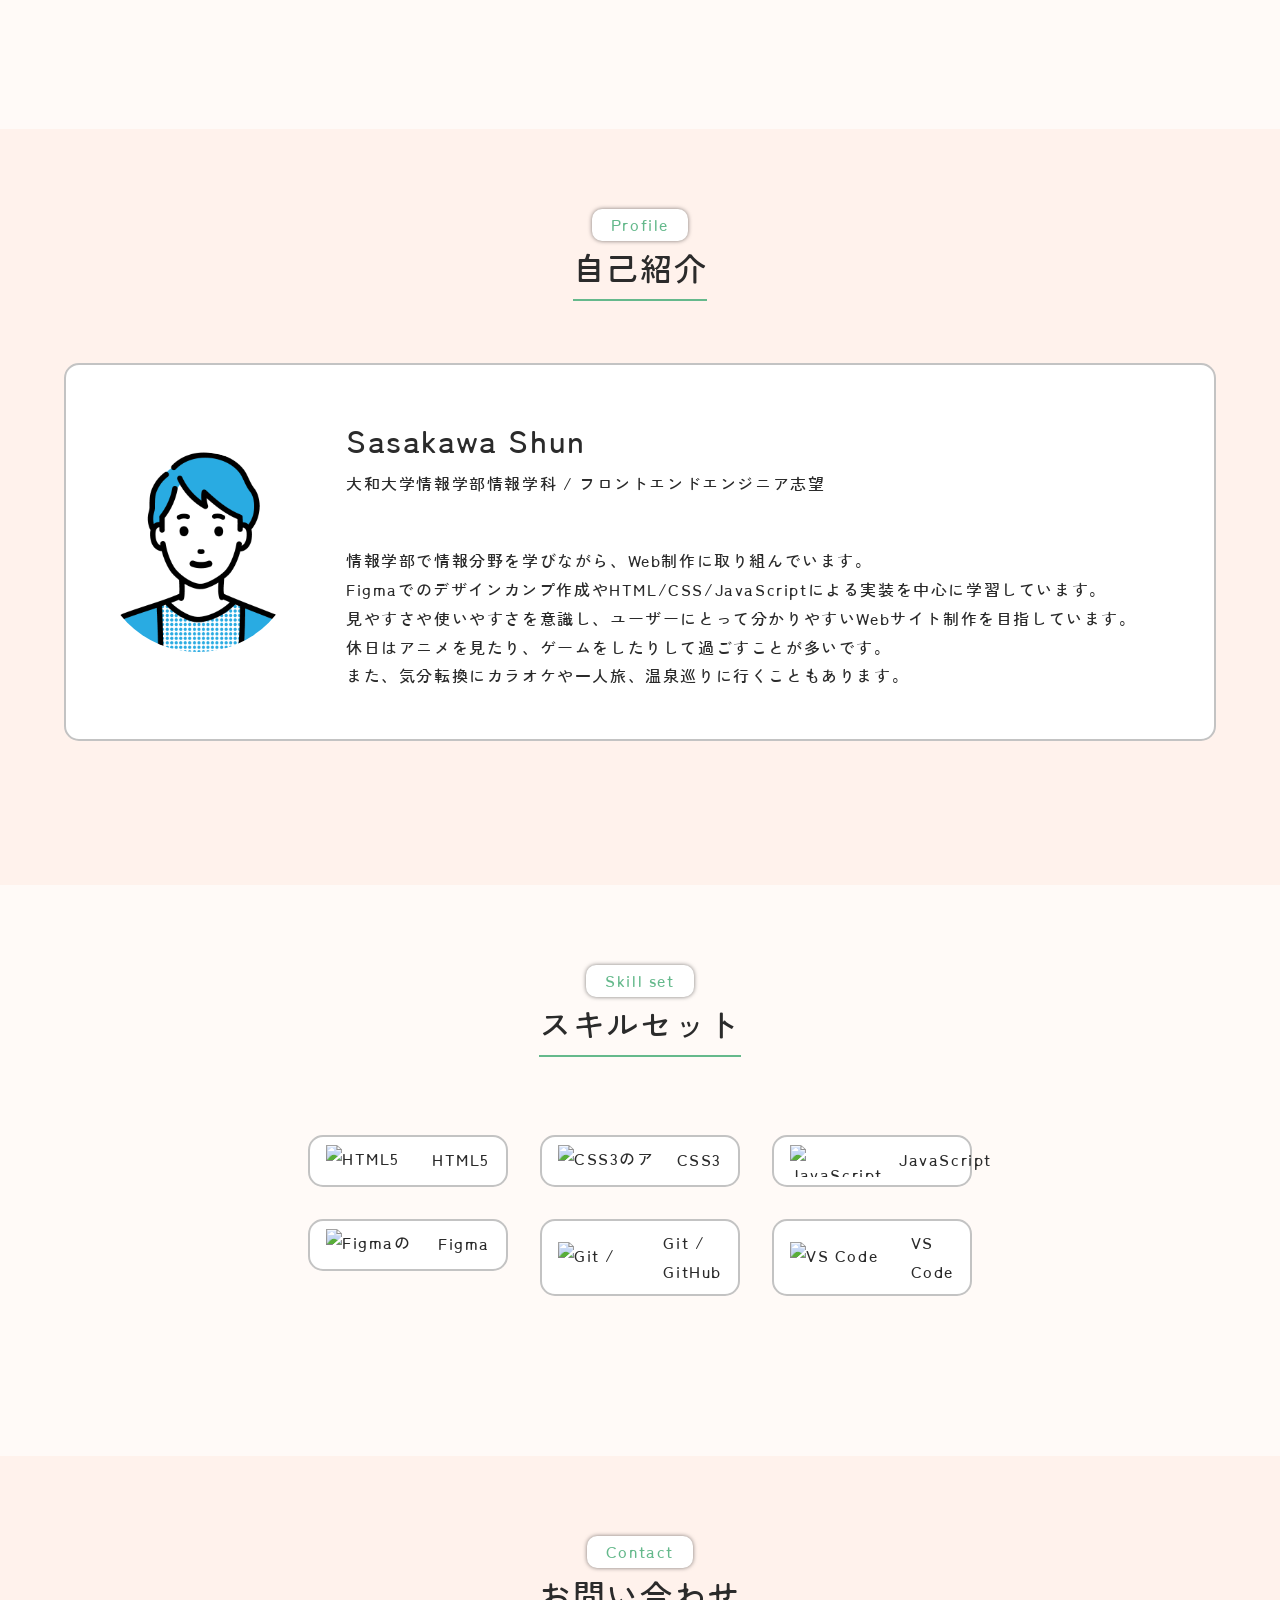
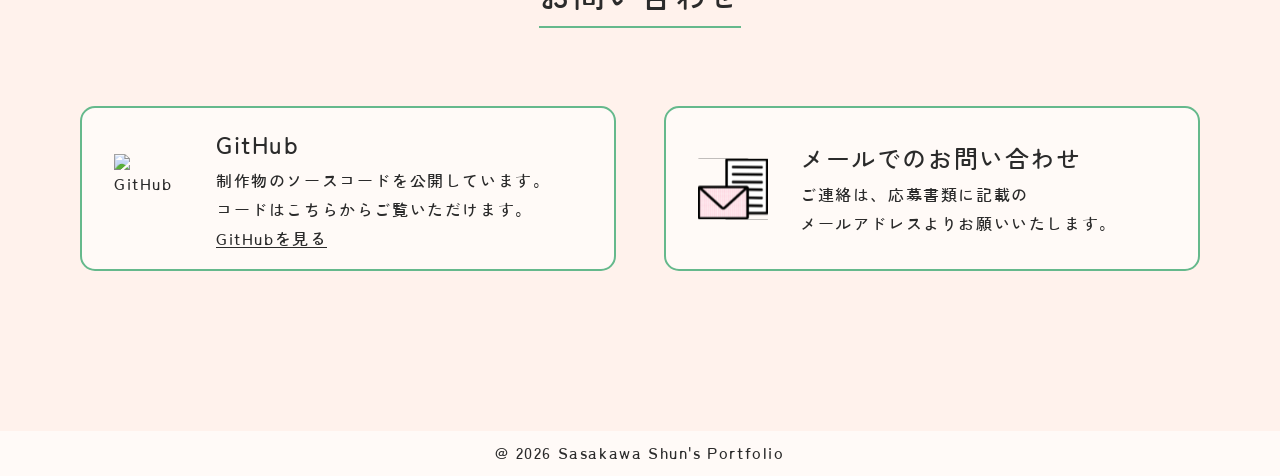
==== commit 5b85b52d: "Update" ====
--- a/index.html
+++ b/index.html
@@ -68,7 +68,7 @@
                             <p class="work-card__text">福井県の観光スポットを探せるWebアプリです。条件選択によって、目的に合った観光地を見つけやすくしました。
                             </p>
                             <div class="work-card__buttons">
-                                <a class="button work-card__button" href="#">作品の詳細へ</a>
+                                <a class="button work-card__button" href="hukunavi.html">作品の詳細へ</a>
                                 <a class="button work-card__button button--reverse" href="https://shun299.github.io/hukuiken_kankou-app/" target="_blank" rel="noopener noreferrer">作品のサイトへ</a>
                             </div>
                         </div>
@@ -86,7 +86,7 @@
                             <p class="work-card__text">架空のアニメ作品を想定した公式サイトです。作品の世界観が伝わるように、情報設計や配色、余白の使い方を意識しました。
                             </p>
                             <div class="work-card__buttons">
-                                <a class="button work-card__button" href="#">作品の詳細へ</a>
+                                <a class="button work-card__button" href="hoshikimi.html">作品の詳細へ</a>
                                 <a class="button work-card__button button--reverse" href="https://shun299.github.io/hosi_kimi/" target="_blank" rel="noopener noreferrer">作品のサイトへ</a>
                             </div>
                         </div>
--- a/css/style.css
+++ b/css/style.css
@@ -1,4 +1,6 @@
-* {
+*,
+*::before,
+*::after {
     margin: 0;
     padding: 0;
     box-sizing: border-box;
@@ -31,6 +33,7 @@
     background-color: var(--color--bg);
     line-height: 1.8;
     letter-spacing: 0.1em;
+    margin: 0;
 }
 
 h1,
@@ -83,7 +86,7 @@
 .hero__body {
     display: grid;
     gap: 1rem;
-    grid-template-columns: 1fr 440px;
+    grid-template-columns: minmax(0, 1fr) minmax(0, 440px);
     position: relative;
     align-items: center;
 }
@@ -126,6 +129,7 @@
 
 .hero__buttons {
     display: flex;
+    flex-wrap: wrap;
     justify-content: center;
     gap: 3rem;
 }
@@ -195,6 +199,7 @@
 
 .works__list {
     display: grid;
+    width: 100%;
     grid-template-columns: repeat(3, minmax(0, 400px));
     justify-content: center;
     gap: 1rem;
@@ -235,6 +240,7 @@
 
 .work-card__tags {
     display: flex;
+    flex-wrap: wrap;
     font-size: 13px;
     gap: .5rem;
 }
@@ -273,6 +279,8 @@
 
 .work-card__buttons {
     display: flex;
+    flex-wrap: wrap;
+    gap: 1rem;
     margin-top: 1.5rem;
     justify-content: space-evenly;
     align-self: end;
@@ -304,7 +312,7 @@
 
 .skills__list {
     display: grid;
-    grid-template-columns: repeat(3, minmax(0,200px));
+    grid-template-columns: repeat(3, minmax(0, 200px));
     place-content: center;
     gap: 2rem;
     padding: 5rem;
@@ -360,4 +368,254 @@
 .footer {
     text-align: center;
     padding: .5rem 0;
-}+}
+
+@media (max-width: 960px) {
+    .header__title {
+        display: inline-block;
+        font-size: 1.5rem;
+        margin-left: 1.5rem;
+        margin-right: 1.5rem;
+    }
+
+    section {
+        padding: 4rem 0;
+    }
+
+    .hero {
+        padding: 5rem 2rem;
+    }
+
+    .hero__inner {
+        gap: 3rem;
+    }
+
+    .hero__body {
+        grid-template-columns: minmax(0, 1fr);
+        justify-items: center;
+        text-align: center;
+    }
+
+    .hero__sentence,
+    .profile__body,
+    .contact__body {
+        min-width: 0;
+    }
+
+    .hero__greeting {
+        left: 0;
+        width: min(180px, 45vw);
+    }
+
+    .hero__title {
+        font-size: clamp(2rem, 5vw, 2.5rem);
+    }
+
+    .hero__image {
+        width: min(440px, 100%);
+    }
+
+    .top-hero__image::after {
+        width: min(400px, 92vw);
+        height: min(350px, 72vw);
+        right: 0;
+    }
+
+    .hero__buttons {
+        flex-wrap: wrap;
+        gap: 1rem 1.5rem;
+    }
+
+    .button {
+        min-width: min(200px, 100%);
+        padding: 0.5rem 1.5rem;
+    }
+
+    .works__list {
+        grid-template-columns: repeat(2, minmax(0, 400px));
+        width: 100%;
+        max-width: 860px;
+        gap: 1.5rem;
+    }
+
+    .work-card {
+        max-width: none;
+    }
+
+    .work-card__buttons {
+        flex-wrap: wrap;
+        gap: 1rem;
+        justify-content: center;
+    }
+
+    .profile__card {
+        grid-template-columns: minmax(120px, 180px) minmax(0, 1fr);
+        margin: 4rem 2rem;
+    }
+
+    .skills__list {
+        grid-template-columns: repeat(2, minmax(0, 220px));
+        padding: 4rem 2rem;
+    }
+
+    .skills__item {
+        width: 100%;
+        max-width: none;
+    }
+
+    .contact__list {
+        grid-template-columns: minmax(0, 1fr);
+        padding: 0 2rem;
+    }
+}
+
+@media (max-width: 640px) {
+    body {
+        line-height: 1.7;
+        letter-spacing: 0.06em;
+    }
+
+    .header__title {
+        font-size: 1.1rem;
+        margin: 0.75rem 1rem;
+    }
+
+    section {
+        padding: 3rem 0;
+    }
+
+    .section-heading__title {
+        font-size: 1.6rem;
+    }
+
+    .hero {
+        padding: 4rem 1rem;
+    }
+
+    .hero__inner {
+        gap: 2.5rem;
+    }
+
+    .hero__body {
+        gap: 2rem;
+    }
+
+    .hero__greeting {
+        position: static;
+        width: min(160px, 55vw);
+        margin: 0 auto 1rem;
+    }
+
+    .hero__title {
+        font-size: clamp(1.6rem, 8vw, 2rem);
+        line-height: 1.5;
+    }
+
+    .hero__text {
+        font-size: 0.95rem;
+        line-height: 1.9;
+        text-align: left;
+    }
+
+    .hero__image {
+        width: min(360px, 100%);
+    }
+
+    .top-hero__image::after {
+        width: 100%;
+        height: 100%;
+        top: -5%;
+        right: 0;
+    }
+
+    .hero__buttons,
+    .work-card__buttons {
+        flex-direction: column;
+        align-items: stretch;
+    }
+
+    .button,
+    .work-card__button {
+        width: 100%;
+        min-width: 0;
+        min-height: 50px;
+    }
+
+    .works__list {
+        grid-template-columns: minmax(0, 1fr);
+        margin: 3rem 0;
+        padding: 0 1rem;
+    }
+
+    .work-card__tags {
+        flex-wrap: wrap;
+    }
+
+    .profile__card {
+        grid-template-columns: minmax(0, 1fr);
+        justify-items: center;
+        text-align: left;
+        gap: 2rem;
+        margin: 3rem 1rem;
+        padding: 2rem 1rem;
+    }
+
+    .profile__icon {
+        width: min(180px, 55vw);
+    }
+
+    .profile__name,
+    .profile__meta {
+        text-align: center;
+    }
+
+    .profile__name {
+        font-size: 1.6rem;
+    }
+
+    .profile__meta {
+        margin-bottom: 2rem;
+    }
+
+    .skills__list {
+        grid-template-columns: minmax(0, 1fr);
+        gap: 1rem;
+        padding: 3rem 1rem;
+    }
+
+    .skills__item {
+        justify-content: center;
+        min-height: 58px;
+    }
+
+    .contact__list {
+        margin: 3rem 0;
+        padding: 0 1rem;
+        gap: 1.5rem;
+    }
+
+    .contact__item {
+        grid-template-columns: minmax(0, 1fr);
+        justify-items: center;
+        gap: 1rem;
+        padding: 1.5rem 1rem;
+        text-align: center;
+    }
+
+    .contact__icon {
+        height: 56px;
+    }
+
+    .contact__title {
+        font-size: 1.25rem;
+    }
+
+    .contact__link {
+        overflow-wrap: anywhere;
+    }
+
+    .footer {
+        padding: 1rem;
+        font-size: 0.85rem;
+    }
+}
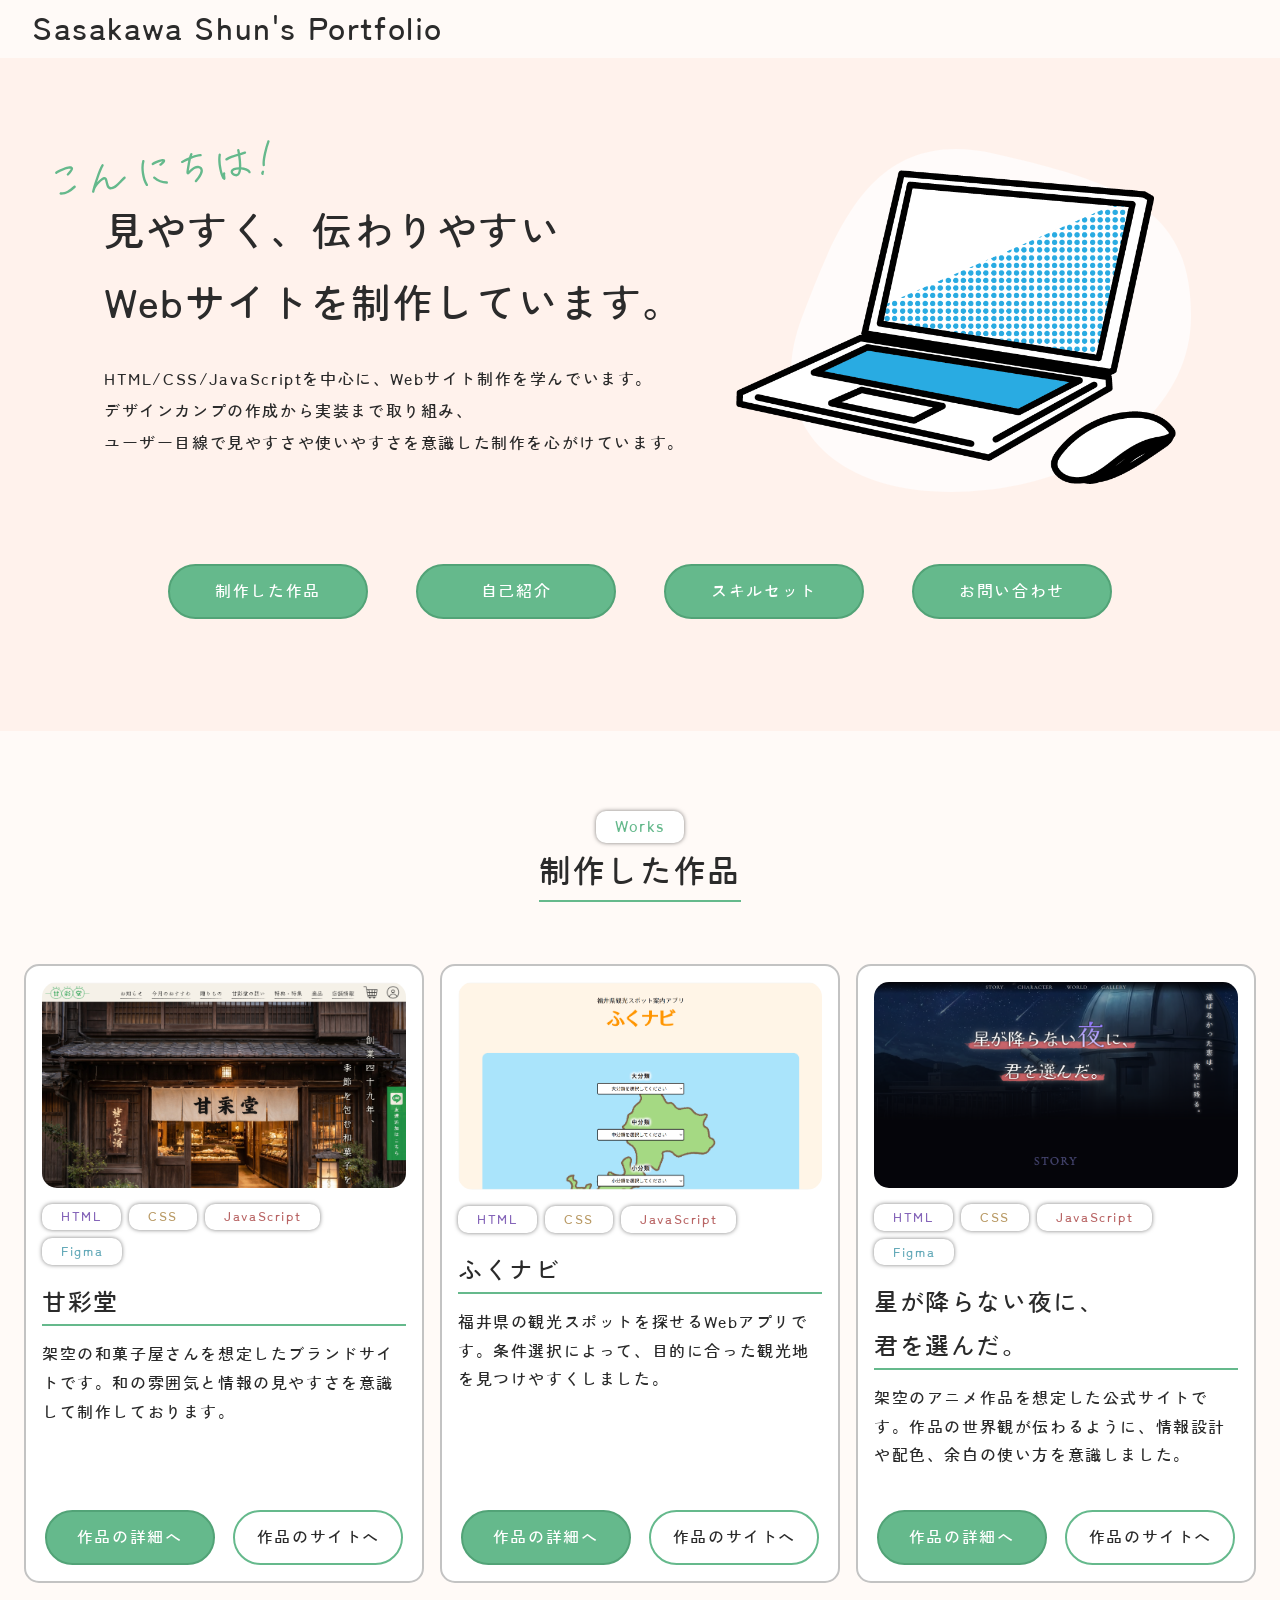
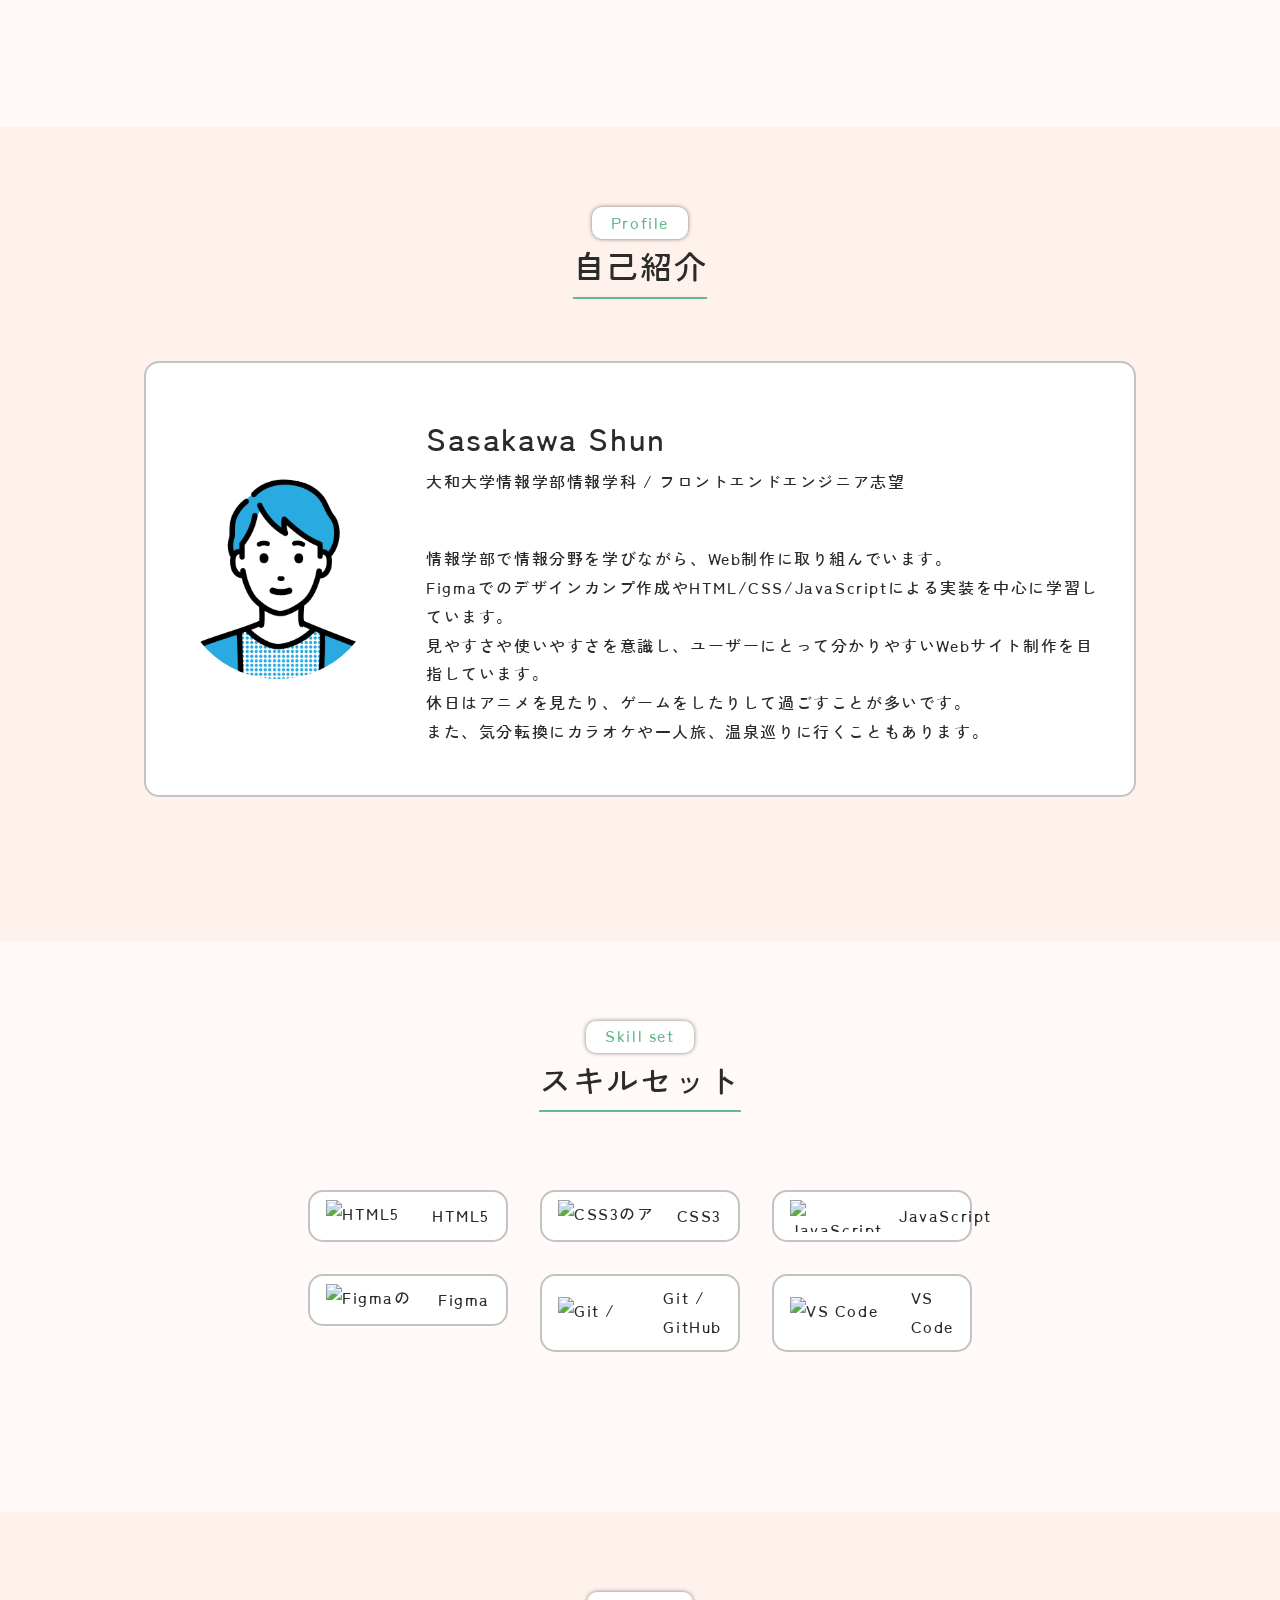
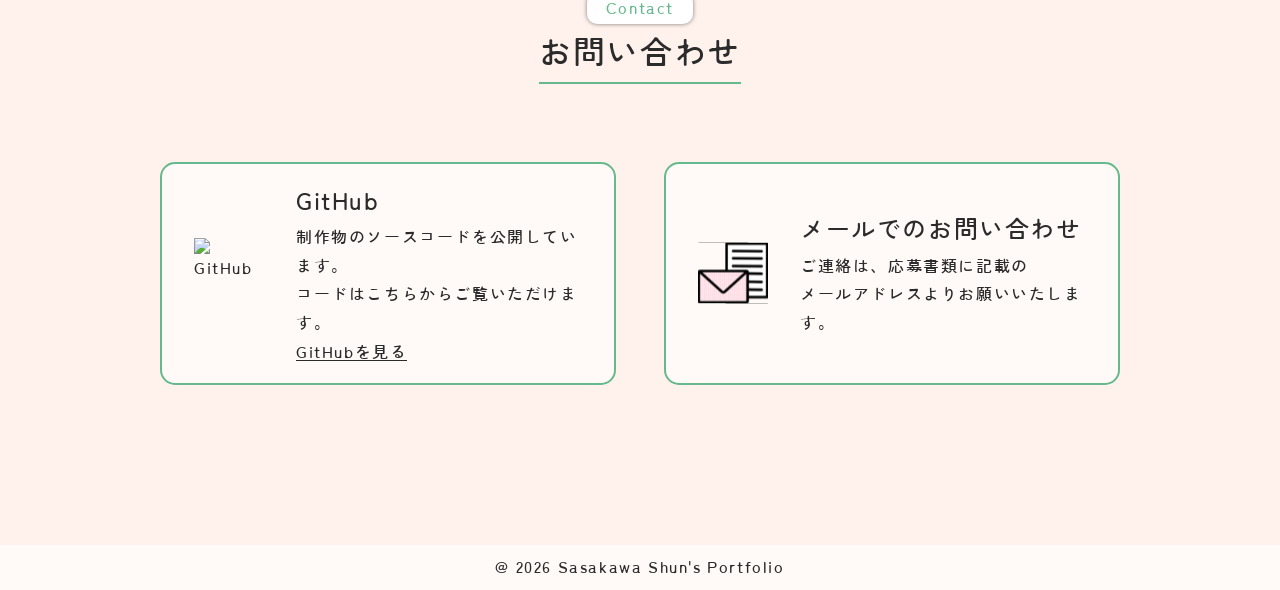
==== commit bc5bd331: "Renew HTML CSS" ====
--- a/index.html
+++ b/index.html
@@ -12,7 +12,7 @@
         <header class="header"><a href="index.html"><span class="header__title">Sasakawa Shun's Portfolio</span></a></header>
         <main>
             <section class="hero background--change" id="hero">
-                <div class="hero__inner">
+                <div class="hero__inner inner">
                     <div class="hero__body">
                         <div class="hero__sentence">
                             <div class="hero__greeting"><img src="images/こんにちは!.svg" alt="こんにちは！"></div>
@@ -68,7 +68,7 @@
                             <p class="work-card__text">福井県の観光スポットを探せるWebアプリです。条件選択によって、目的に合った観光地を見つけやすくしました。
                             </p>
                             <div class="work-card__buttons">
-                                <a class="button work-card__button" href="hukunavi.html">作品の詳細へ</a>
+                                <a class="button work-card__button" href="work-hukunavi.html">作品の詳細へ</a>
                                 <a class="button work-card__button button--reverse" href="https://shun299.github.io/hukuiken_kankou-app/" target="_blank" rel="noopener noreferrer">作品のサイトへ</a>
                             </div>
                         </div>
@@ -86,7 +86,7 @@
                             <p class="work-card__text">架空のアニメ作品を想定した公式サイトです。作品の世界観が伝わるように、情報設計や配色、余白の使い方を意識しました。
                             </p>
                             <div class="work-card__buttons">
-                                <a class="button work-card__button" href="hoshikimi.html">作品の詳細へ</a>
+                                <a class="button work-card__button" href="work-hosikimi.html">作品の詳細へ</a>
                                 <a class="button work-card__button button--reverse" href="https://shun299.github.io/hosi_kimi/" target="_blank" rel="noopener noreferrer">作品のサイトへ</a>
                             </div>
                         </div>
@@ -97,21 +97,23 @@
                 </div> -->
             </section>
             <section class="profile background--change" id="profile">
-                <div class="section-heading">
-                    <span class="section-heading__label">Profile</span>
-                    <h3 class="section-heading__title">自己紹介</h3>
-                </div>
-                <div class="profile__card">
-                    <div class="profile__icon"><img src="images/man_01_simple.svg" alt=""></div>
-                    <div class="profile__body">
-                        <h3 class="profile__name">Sasakawa Shun</h3>
-                        <p class="profile__meta">大和大学情報学部情報学科 / フロントエンドエンジニア志望</p>
-                        <p class="profile__text">情報学部で情報分野を学びながら、Web制作に取り組んでいます。<br>
-                            Figmaでのデザインカンプ作成やHTML/CSS/JavaScriptによる実装を中心に学習しています。<br>
-                            見やすさや使いやすさを意識し、ユーザーにとって分かりやすいWebサイト制作を目指しています。<br>
-                            休日はアニメを見たり、ゲームをしたりして過ごすことが多いです。<br>
-                            また、気分転換にカラオケや一人旅、温泉巡りに行くこともあります。
-                        </p>
+                <div class="inner">
+                    <div class="section-heading">
+                        <span class="section-heading__label">Profile</span>
+                        <h3 class="section-heading__title">自己紹介</h3>
+                    </div>
+                    <div class="profile__card">
+                        <div class="profile__icon"><img src="images/man_01_simple.svg" alt=""></div>
+                        <div class="profile__body">
+                            <h3 class="profile__name">Sasakawa Shun</h3>
+                            <p class="profile__meta">大和大学情報学部情報学科 / フロントエンドエンジニア志望</p>
+                            <p class="profile__text">情報学部で情報分野を学びながら、Web制作に取り組んでいます。<br>
+                                Figmaでのデザインカンプ作成やHTML/CSS/JavaScriptによる実装を中心に学習しています。<br>
+                                見やすさや使いやすさを意識し、ユーザーにとって分かりやすいWebサイト制作を目指しています。<br>
+                                休日はアニメを見たり、ゲームをしたりして過ごすことが多いです。<br>
+                                また、気分転換にカラオケや一人旅、温泉巡りに行くこともあります。
+                            </p>
+                        </div>
                     </div>
                 </div>
             </section>
@@ -148,28 +150,30 @@
                 </ul>
             </section>
             <section class="contact background--change" id="contact">
-                <div class="section-heading">
-                    <span class="section-heading__label">Contact</span>
-                    <h3 class="section-heading__title">お問い合わせ</h3>
-                </div>
-                <div class="contact__list">
-                    <div class="contact__item">
-                        <img class="contact__icon" src="https://cdn.jsdelivr.net/gh/devicons/devicon@latest/icons/github/github-original.svg" alt="GitHub">
-                        <div class="contact__body">
-                            <h4 class="contact__title">GitHub</h4>
-                            <p class="contact__text">制作物のソースコードを公開しています。
-                                <br>コードはこちらからご覧いただけます。
-                            </p>
-                            <a class="contact__link" href="https://github.com/Shun299" target="_blank" rel="noopener noreferrer">GitHubを見る</a>
+                <div class="inner">
+                    <div class="section-heading">
+                        <span class="section-heading__label">Contact</span>
+                        <h3 class="section-heading__title">お問い合わせ</h3>
+                    </div>
+                    <div class="contact__list">
+                        <div class="contact__item">
+                            <img class="contact__icon" src="https://cdn.jsdelivr.net/gh/devicons/devicon@latest/icons/github/github-original.svg" alt="GitHub">
+                            <div class="contact__body">
+                                <h4 class="contact__title">GitHub</h4>
+                                <p class="contact__text">制作物のソースコードを公開しています。
+                                    <br>コードはこちらからご覧いただけます。
+                                </p>
+                                <a class="contact__link" href="https://github.com/Shun299" target="_blank" rel="noopener noreferrer">GitHubを見る</a>
+                            </div>
                         </div>
-                    </div>
-                    <div class="contact__item">
-                        <img class="contact__icon" src="images/letter_color.svg" alt="メール">
-                        <div class="contact__body">
-                            <h4 class="contact__title">メールでのお問い合わせ</h4>
-                            <p class="contact__text">ご連絡は、応募書類に記載の<br>
-                                メールアドレスよりお願いいたします。
-                            </p>
+                        <div class="contact__item">
+                            <img class="contact__icon" src="images/letter_color.svg" alt="メール">
+                            <div class="contact__body">
+                                <h4 class="contact__title">メールでのお問い合わせ</h4>
+                                <p class="contact__text">ご連絡は、応募書類に記載の<br>
+                                    メールアドレスよりお願いいたします。
+                                </p>
+                            </div>
                         </div>
                     </div>
                 </div>
--- a/css/style.css
+++ b/css/style.css
@@ -83,9 +83,14 @@
     gap: 5rem;
 }
 
+.inner {
+    width: min(100% - 48px, 1120px);
+    margin: 0 auto;
+}
+
 .hero__body {
     display: grid;
-    gap: 1rem;
+    gap: 3rem;
     grid-template-columns: minmax(0, 1fr) minmax(0, 440px);
     position: relative;
     align-items: center;
@@ -129,7 +134,6 @@
 
 .hero__buttons {
     display: flex;
-    flex-wrap: wrap;
     justify-content: center;
     gap: 3rem;
 }
@@ -337,6 +341,7 @@
 .contact__list {
     display: grid;
     grid-template-columns: 1fr 1fr;
+    justify-content: center;
     margin: 5rem 0;
     padding: 0 5rem;
     gap: 3rem;
@@ -348,6 +353,7 @@
     align-items: center;
     gap: 2rem;
     padding: 1rem 2rem;
+    max-width: fit-content;
     background-color: var(--color--bg);
     border: solid 2px var(--color--button);
     border-radius: 15px;
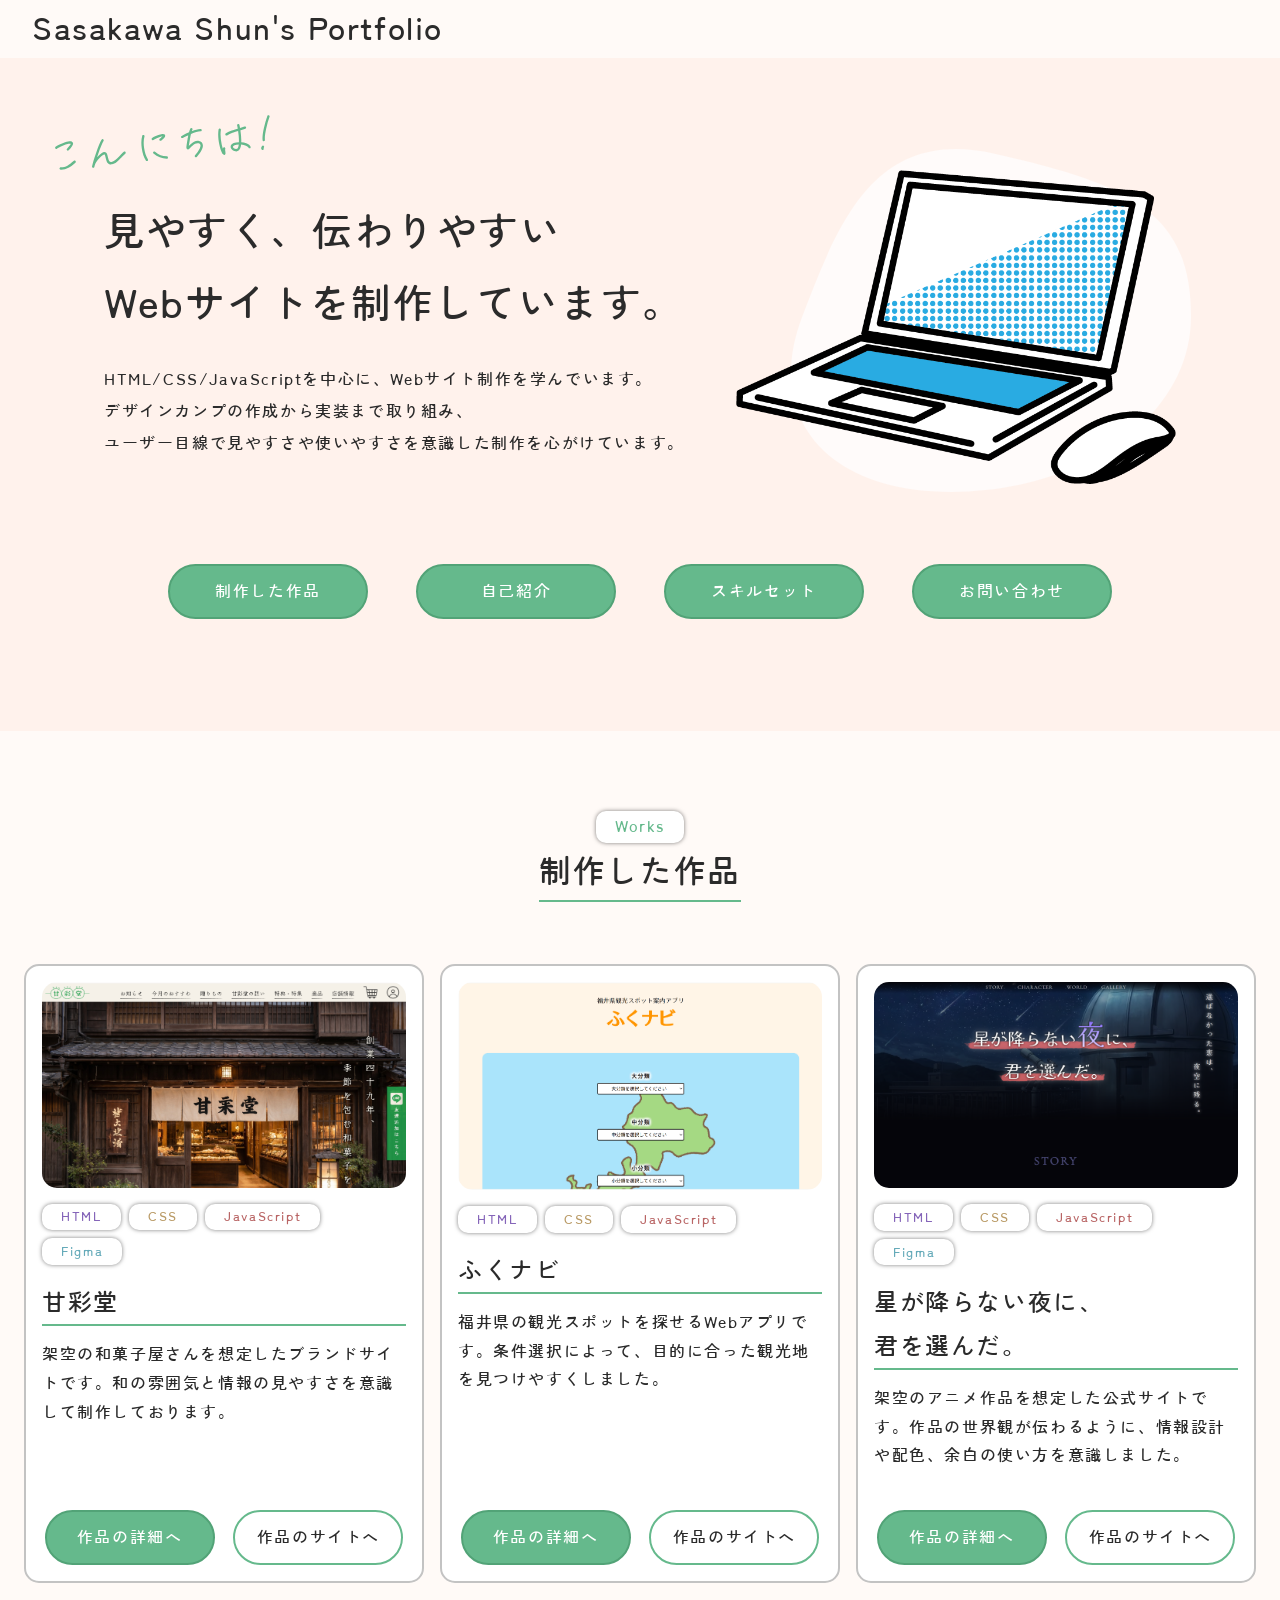
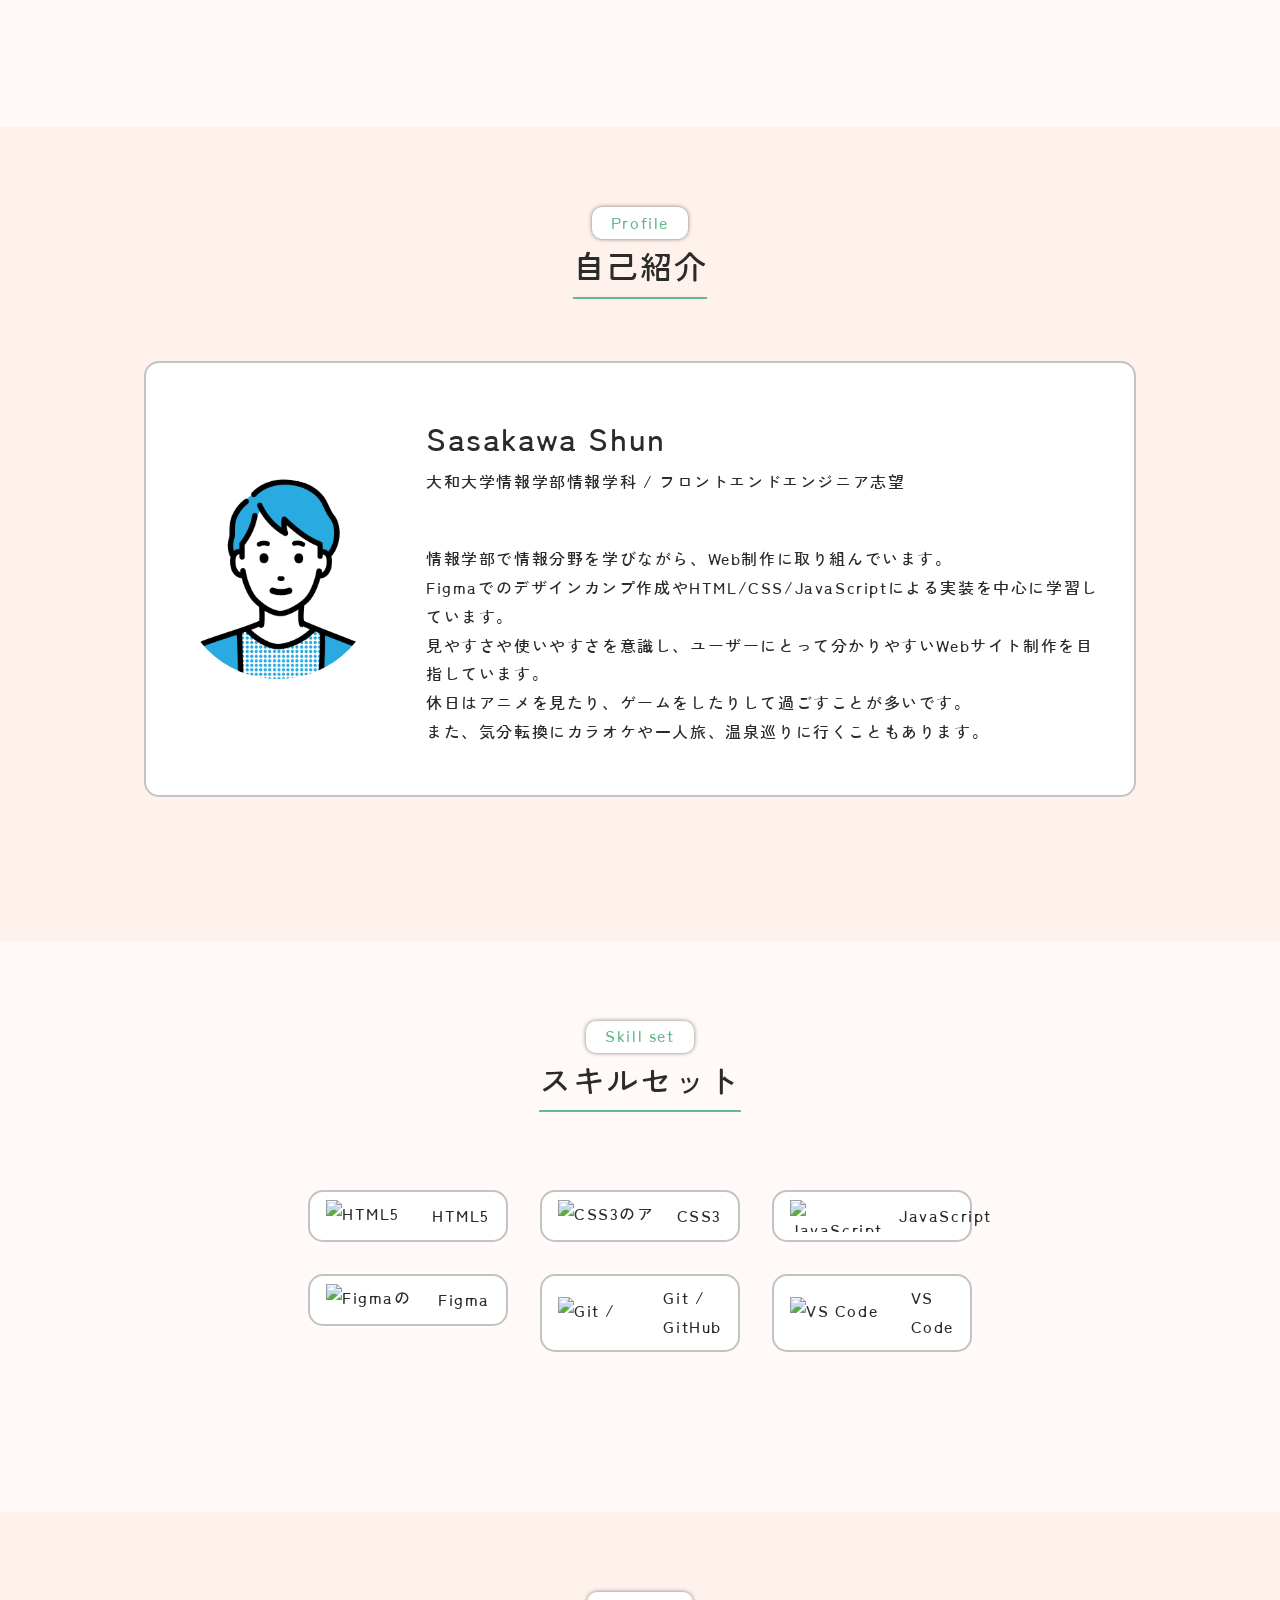
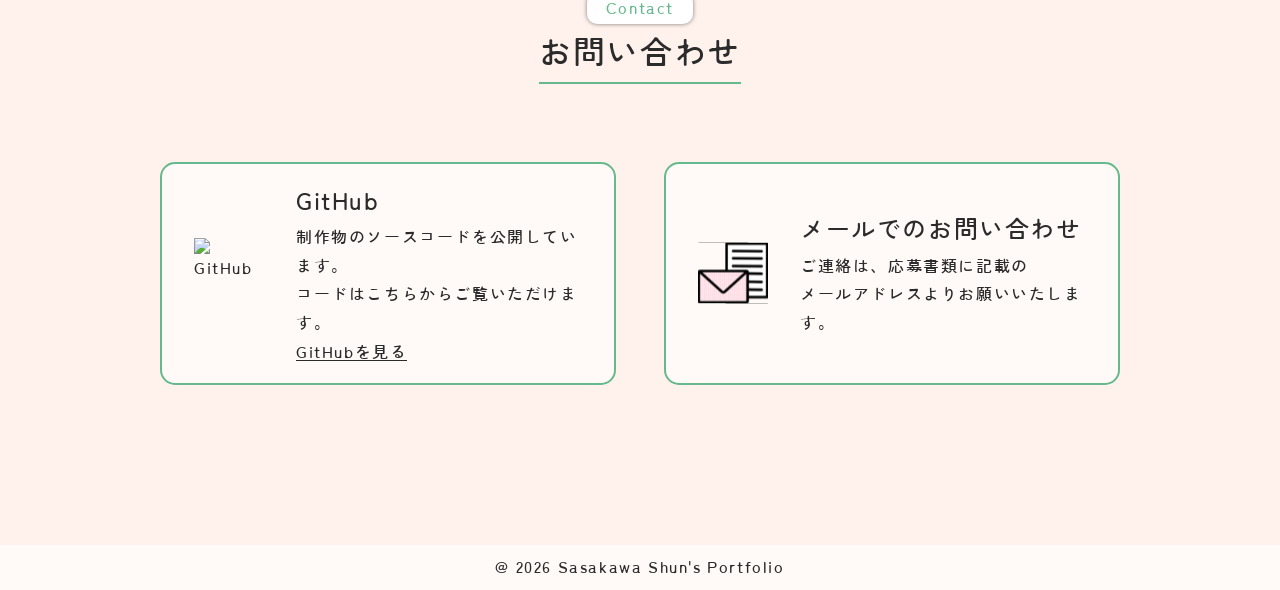
==== commit 324a4599: "IntersectionObserver API" ====
--- a/index.html
+++ b/index.html
@@ -38,7 +38,7 @@
                     <h3 class="section-heading__title">制作した作品</h3>
                 </div>
                 <div class="works__list">
-                    <article class="work-card hover-lift">
+                    <article class="work-card hover-lift fade-up__card">
                         <div class="work-card__body">
                             <div class="work-card__image"><img src="images/kansaidou.png" alt="和菓子屋のブランドサイトのスクリーンショット"></div>
                             <div class="work-card__tags">
@@ -56,7 +56,7 @@
                             </div>
                         </div>
                     </article>
-                    <article class="work-card hover-lift">
+                    <article class="work-card hover-lift fade-up__card">
                         <div class="work-card__body">
                             <div class="work-card__image"><img src="images/hukunavi.png" alt="福井県観光スポット案内アプリ「ふくナビ」のスクリーンショット"></div>
                             <div class="work-card__tags">
@@ -73,7 +73,7 @@
                             </div>
                         </div>
                     </article>
-                    <article class="work-card hover-lift">
+                    <article class="work-card hover-lift fade-up__card">
                         <div class="work-card__body">
                             <div class="work-card__image"><img src="images/hosikimi.png" alt="架空アニメ公式サイトのスクリーンショット"></div>
                             <div class="work-card__tags">
--- a/css/style.css
+++ b/css/style.css
@@ -98,7 +98,7 @@
 
 .hero__greeting {
     position: absolute;
-    top: -30px;
+    top: -55px;
     left: -50px;
 }
 
@@ -376,6 +376,37 @@
     padding: .5rem 0;
 }
 
+.fade-up,
+.fade-up__card,
+.fade-up__hero {
+    opacity: 0;
+    transform: translateY(30px);
+    transition: transform .8s, opacity .8s;
+}
+
+.fade-up.active,
+.fade-up__card.active,
+.fade-up__hero.active {
+    opacity: 1;
+    transform: translateY(0);
+}
+
+.fade-up__card:nth-child(1) {
+    transition-delay: 0s;
+}
+
+.fade-up__card:nth-child(2) {
+    transition-delay: 0.1s;
+}
+
+.fade-up__card:nth-child(3) {
+    transition-delay: 0.2s;
+}
+
+.fade-up__card:nth-child(4) {
+    transition-delay: 0.3s;
+}
+
 @media (max-width: 960px) {
     .header__title {
         display: inline-block;
